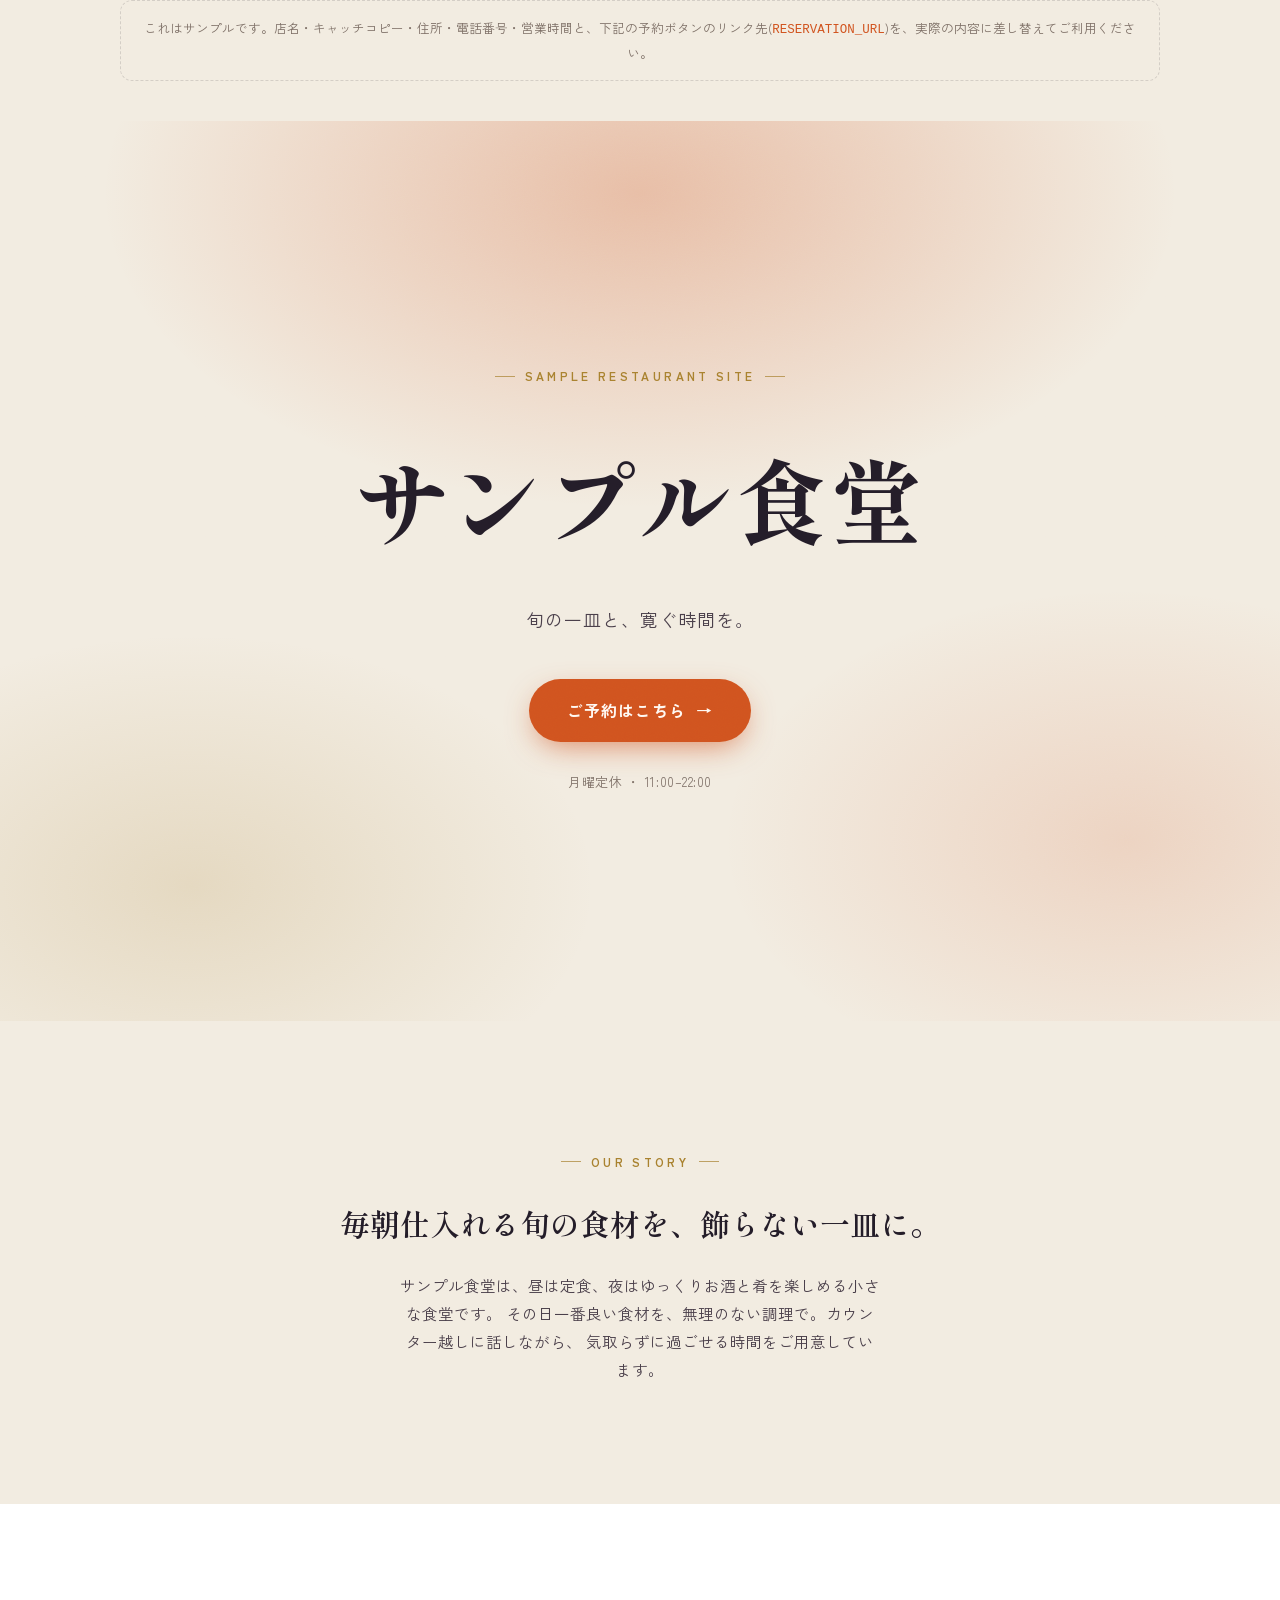
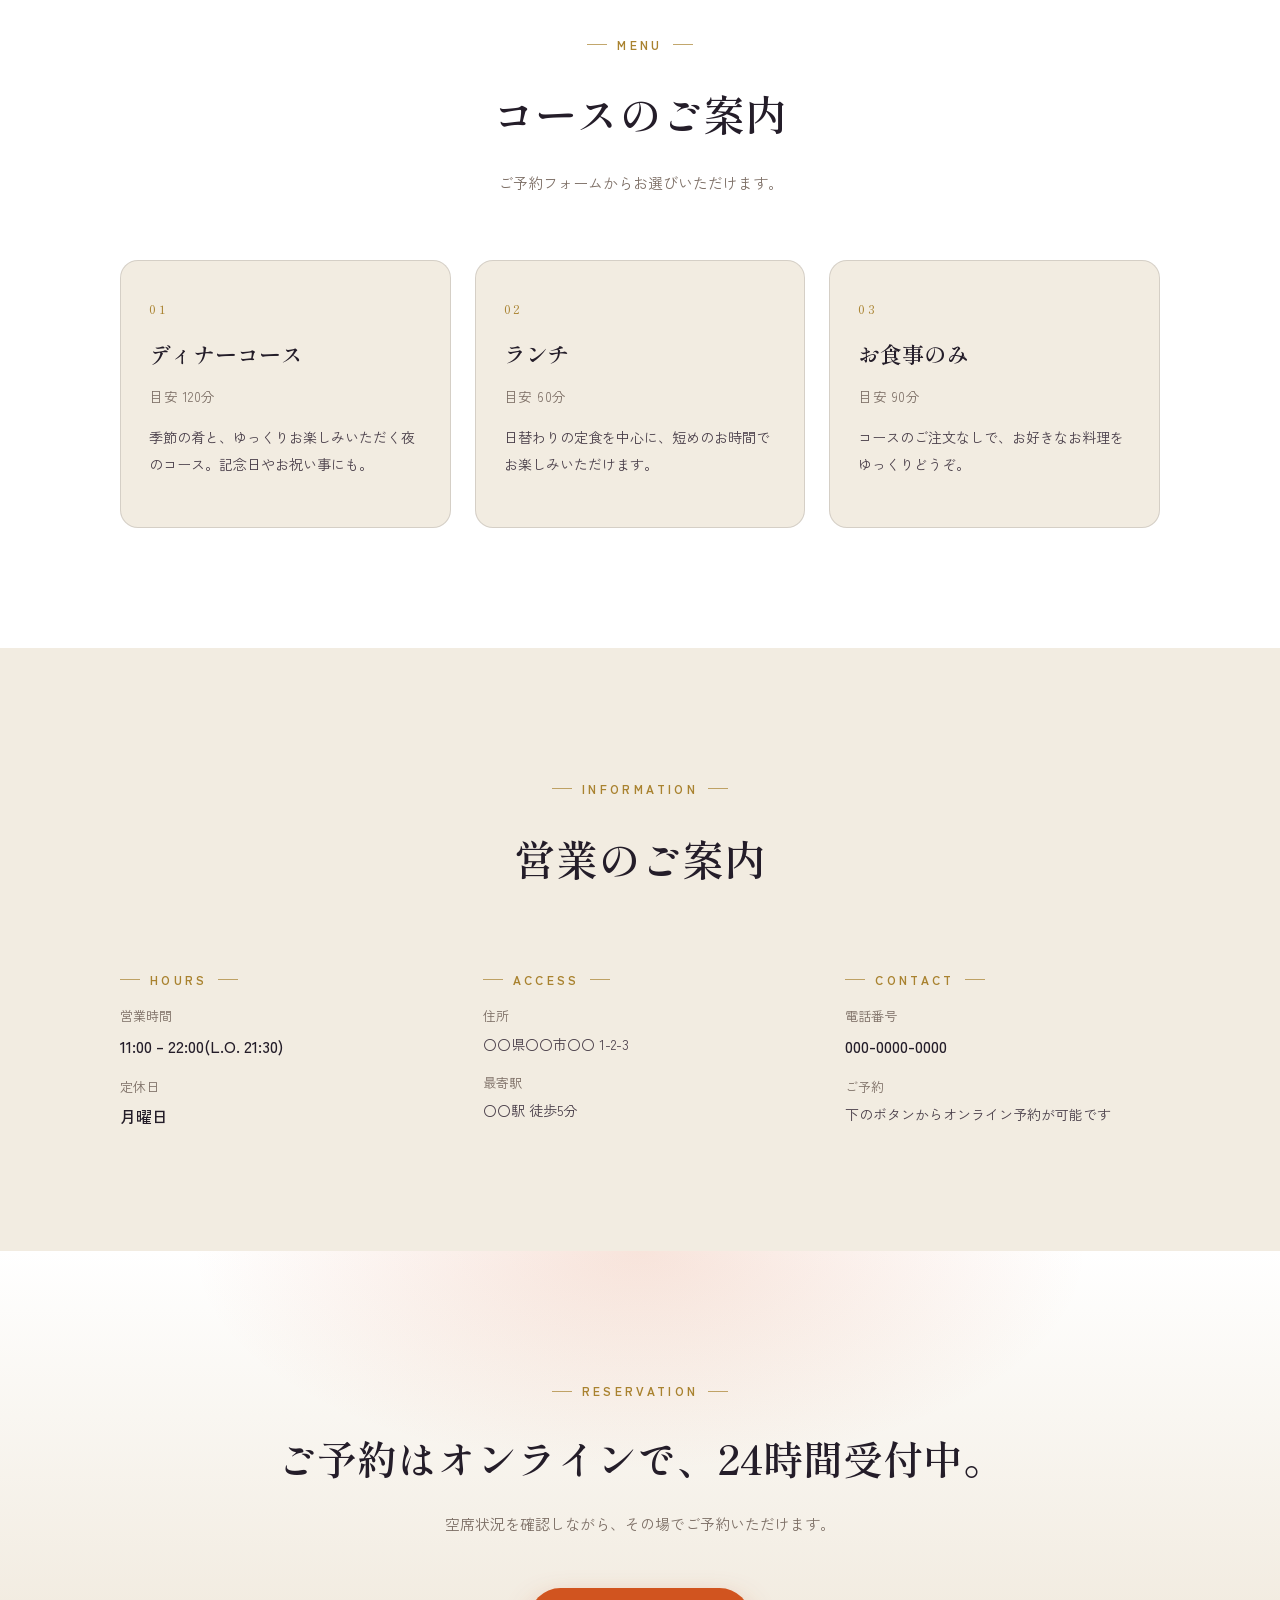
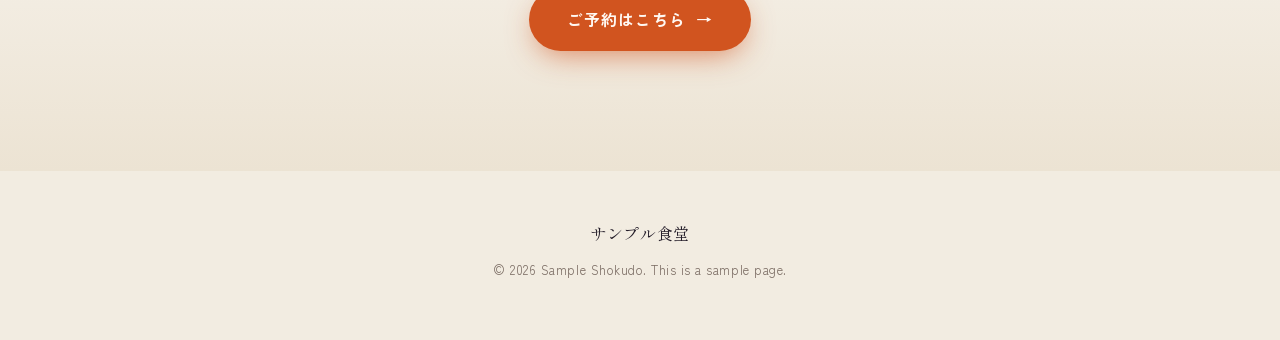
==== sample-homepage/index.html @ 54537763 "サンプルホームページを追加 予約フォームへのボタン付きの、お店のホームページ用サンプルHTML。 店名・住所・営業時間・予約フォームのURL(RESERVATION_URL)は 差し替えて利用する前提" ====
<!doctype html>
<html lang="ja">
<head>
<meta charset="utf-8">
<title>サンプル食堂</title>
<meta name="viewport" content="width=device-width, initial-scale=1">
<link rel="preconnect" href="https://fonts.googleapis.com">
<link rel="preconnect" href="https://fonts.gstatic.com" crossorigin>
<link href="https://fonts.googleapis.com/css2?family=Shippori+Mincho:wght@500;600;800&family=Zen+Kaku+Gothic+New:wght@400;500;700;900&display=swap" rel="stylesheet">
<style>
  /* ============================================================
     サンプル食堂 ホームページ
     ※このファイルはサンプルです。店名・住所・電話番号・営業時間・
       予約フォームのURL(RESERVATION_URL)を実際の内容に差し替えてください。
     ============================================================ */

  :root {
    --ground: #f2ece1;
    --surface: #ffffff;
    --surface-2: #ece3d3;
    --ink: #241d29;
    --ink-soft: #4a3f4a;
    --muted: #7d6f66;
    --ember: #d1541f;
    --ember-strong: #b8451a;
    --gold: #a9822f;
    --line: rgba(36, 29, 41, 0.14);
    --shadow: rgba(36, 29, 41, 0.12);
    --grain-opacity: 0.05;
  }

  @media (prefers-color-scheme: dark) {
    :root:not([data-theme="light"]) {
      --ground: #1b1620;
      --surface: #241d29;
      --surface-2: #2c2430;
      --ink: #f3ece2;
      --ink-soft: #d8cbc0;
      --muted: #b8a9a1;
      --ember: #e8622c;
      --ember-strong: #f37a41;
      --gold: #c9a24b;
      --line: rgba(243, 236, 226, 0.14);
      --shadow: rgba(0, 0, 0, 0.45);
      --grain-opacity: 0.07;
    }
  }
  :root[data-theme="dark"] {
    --ground: #1b1620;
    --surface: #241d29;
    --surface-2: #2c2430;
    --ink: #f3ece2;
    --ink-soft: #d8cbc0;
    --muted: #b8a9a1;
    --ember: #e8622c;
    --ember-strong: #f37a41;
    --gold: #c9a24b;
    --line: rgba(243, 236, 226, 0.14);
    --shadow: rgba(0, 0, 0, 0.45);
    --grain-opacity: 0.07;
  }

  * { box-sizing: border-box; }
  html { scroll-behavior: smooth; }
  @media (prefers-reduced-motion: reduce) {
    html { scroll-behavior: auto; }
    *, *::before, *::after { animation-duration: 0.001ms !important; animation-iteration-count: 1 !important; transition-duration: 0.001ms !important; }
  }

  body {
    margin: 0;
    background: var(--ground);
    color: var(--ink);
    font-family: "Zen Kaku Gothic New", "Hiragino Kaku Gothic ProN", sans-serif;
    line-height: 1.8;
    -webkit-font-smoothing: antialiased;
  }

  h1, h2, h3 { font-family: "Shippori Mincho", "Hiragino Mincho ProN", serif; text-wrap: balance; margin: 0; }

  .eyebrow {
    display: inline-flex;
    align-items: center;
    gap: 10px;
    font-size: 12px;
    font-weight: 700;
    letter-spacing: 0.28em;
    color: var(--gold);
  }
  .eyebrow::before, .eyebrow::after { content: ""; width: 20px; height: 1px; background: var(--gold); opacity: 0.7; }

  a { color: inherit; }

  /* ---- ヒーロー ---- */
  .hero {
    position: relative;
    min-height: 100svh;
    display: flex;
    flex-direction: column;
    align-items: center;
    justify-content: center;
    text-align: center;
    padding: 100px 24px 80px;
    overflow: hidden;
    background: var(--ground);
  }
  .hero::before {
    content: "";
    position: absolute;
    inset: 0;
    background:
      radial-gradient(ellipse 60% 50% at 50% 8%, color-mix(in srgb, var(--ember) 30%, transparent), transparent 70%),
      radial-gradient(ellipse 45% 40% at 15% 85%, color-mix(in srgb, var(--gold) 18%, transparent), transparent 70%),
      radial-gradient(ellipse 45% 40% at 88% 80%, color-mix(in srgb, var(--ember) 16%, transparent), transparent 70%);
    pointer-events: none;
  }
  .hero::after {
    content: "";
    position: absolute;
    inset: 0;
    opacity: var(--grain-opacity);
    background-image: url("data:image/svg+xml,%3Csvg xmlns='http://www.w3.org/2000/svg' width='120' height='120'%3E%3Cfilter id='n'%3E%3CfeTurbulence type='fractalNoise' baseFrequency='0.9' numOctaves='2' stitchTiles='stitch'/%3E%3C/filter%3E%3Crect width='100%25' height='100%25' filter='url(%23n)'/%3E%3C/svg%3E");
    mix-blend-mode: overlay;
    pointer-events: none;
  }
  .hero-inner { position: relative; max-width: 720px; }
  .hero .eyebrow { justify-content: center; margin-bottom: 28px; opacity: 0; animation: rise 0.9s ease-out 0.1s forwards; }
  .hero h1 {
    font-size: clamp(48px, 9vw, 92px);
    font-weight: 800;
    letter-spacing: 0.03em;
    color: var(--ink);
    opacity: 0;
    animation: rise 1s ease-out 0.25s forwards;
  }
  .hero .tagline {
    margin-top: 22px;
    font-size: clamp(15px, 2vw, 18px);
    color: var(--ink-soft);
    letter-spacing: 0.06em;
    opacity: 0;
    animation: rise 1s ease-out 0.4s forwards;
  }
  .hero .cta-row { margin-top: 44px; opacity: 0; animation: rise 1s ease-out 0.55s forwards; }
  .hero .hours-hint {
    margin-top: 28px;
    font-size: 13px;
    color: var(--muted);
    letter-spacing: 0.04em;
    opacity: 0;
    animation: rise 1s ease-out 0.7s forwards;
  }

  @keyframes rise {
    from { opacity: 0; transform: translateY(16px); }
    to { opacity: 1; transform: translateY(0); }
  }

  .btn {
    display: inline-flex;
    align-items: center;
    gap: 10px;
    padding: 17px 38px;
    border-radius: 999px;
    background: var(--ember);
    color: #fff8f2;
    font-family: "Zen Kaku Gothic New", sans-serif;
    font-weight: 700;
    font-size: 16px;
    letter-spacing: 0.06em;
    text-decoration: none;
    box-shadow: 0 10px 30px -8px color-mix(in srgb, var(--ember) 70%, transparent);
    transition: transform 0.2s ease, box-shadow 0.2s ease, background 0.2s ease;
  }
  .btn:hover { background: var(--ember-strong); transform: translateY(-2px); box-shadow: 0 14px 34px -8px color-mix(in srgb, var(--ember) 80%, transparent); }
  .btn:focus-visible { outline: 3px solid var(--gold); outline-offset: 3px; }
  .btn .arrow { transition: transform 0.2s ease; }
  .btn:hover .arrow { transform: translateX(4px); }

  .btn-ghost {
    display: inline-flex;
    align-items: center;
    gap: 8px;
    padding: 15px 30px;
    border-radius: 999px;
    border: 1px solid var(--line);
    color: var(--ink);
    font-weight: 700;
    font-size: 15px;
    letter-spacing: 0.05em;
    text-decoration: none;
    transition: border-color 0.2s ease, background 0.2s ease;
  }
  .btn-ghost:hover { border-color: var(--gold); background: color-mix(in srgb, var(--gold) 10%, transparent); }

  /* ---- 共通セクション ---- */
  section { padding: 120px 24px; }
  .wrap { max-width: 1040px; margin: 0 auto; }
  .reveal { opacity: 0; transform: translateY(28px); transition: opacity 0.8s ease, transform 0.8s ease; }
  .reveal.is-visible { opacity: 1; transform: translateY(0); }

  .divider {
    width: 44px;
    height: 2px;
    background: var(--gold);
    margin: 26px auto 0;
    border-radius: 2px;
  }
  .section-head { text-align: center; max-width: 620px; margin: 0 auto 64px; }
  .section-head h2 { font-size: clamp(30px, 4vw, 42px); font-weight: 600; }
  .section-head p { margin-top: 18px; color: var(--muted); font-size: 15px; }

  /* ---- 想い ---- */
  .story {
    display: grid;
    grid-template-columns: 1fr;
    gap: 40px;
    text-align: center;
  }
  .story-lede {
    font-family: "Shippori Mincho", serif;
    font-size: clamp(22px, 3vw, 30px);
    font-weight: 600;
    color: var(--ink);
    max-width: 640px;
    margin: 0 auto;
  }
  .story p.body-text {
    max-width: 60ch;
    margin: 22px auto 0;
    color: var(--ink-soft);
    font-size: 15.5px;
  }

  /* ---- コース ---- */
  .courses { background: var(--surface); }
  .course-grid {
    display: grid;
    grid-template-columns: repeat(auto-fit, minmax(230px, 1fr));
    gap: 24px;
  }
  .course-card {
    background: var(--ground);
    border: 1px solid var(--line);
    border-radius: 18px;
    padding: 36px 28px;
    text-align: left;
    transition: transform 0.25s ease, box-shadow 0.25s ease, border-color 0.25s ease;
  }
  .course-card:hover { transform: translateY(-6px); box-shadow: 0 20px 40px -20px var(--shadow); border-color: var(--gold); }
  .course-card .num {
    font-family: "Shippori Mincho", serif;
    font-size: 13px;
    color: var(--gold);
    letter-spacing: 0.2em;
  }
  .course-card h3 { margin-top: 14px; font-size: 22px; font-weight: 600; }
  .course-card .duration { margin-top: 10px; color: var(--muted); font-size: 13.5px; letter-spacing: 0.04em; }
  .course-card .desc { margin-top: 16px; color: var(--ink-soft); font-size: 14px; line-height: 1.9; }

  /* ---- 営業案内 ---- */
  .info-grid {
    display: grid;
    grid-template-columns: repeat(auto-fit, minmax(220px, 1fr));
    gap: 48px;
  }
  .info-item .eyebrow { margin-bottom: 14px; }
  .info-item dl { margin: 0; }
  .info-item dt { font-size: 13px; color: var(--muted); margin-top: 14px; }
  .info-item dt:first-child { margin-top: 0; }
  .info-item dd { margin: 4px 0 0; font-size: 16px; font-weight: 500; }
  .info-item dd.small { font-size: 14px; font-weight: 400; color: var(--ink-soft); }

  /* ---- 予約CTA ---- */
  .cta-section {
    background: linear-gradient(180deg, var(--surface), var(--surface-2));
    text-align: center;
    position: relative;
    overflow: hidden;
  }
  .cta-section::before {
    content: "";
    position: absolute;
    inset: 0;
    background: radial-gradient(ellipse 50% 60% at 50% 0%, color-mix(in srgb, var(--ember) 16%, transparent), transparent 70%);
    pointer-events: none;
  }
  .cta-section .wrap { position: relative; }
  .cta-section h2 { font-size: clamp(28px, 4vw, 40px); font-weight: 600; }
  .cta-section p { margin-top: 16px; color: var(--muted); font-size: 15px; }
  .cta-section .btn { margin-top: 36px; }

  footer {
    padding: 48px 24px 60px;
    text-align: center;
    color: var(--muted);
    font-size: 13px;
    letter-spacing: 0.04em;
  }
  footer .mark { font-family: "Shippori Mincho", serif; font-size: 16px; color: var(--ink); margin-bottom: 10px; }

  .note {
    max-width: 1040px;
    margin: 0 auto 40px;
    padding: 16px 20px;
    border: 1px dashed var(--line);
    border-radius: 12px;
    font-size: 12.5px;
    color: var(--muted);
    text-align: center;
  }
  .note code { color: var(--ember); }
</style>
</head>
<body>

<div class="note">
  これはサンプルです。店名・キャッチコピー・住所・電話番号・営業時間と、下記の予約ボタンのリンク先(<code>RESERVATION_URL</code>)を、実際の内容に差し替えてご利用ください。
</div>

<section class="hero">
  <div class="hero-inner">
    <div class="eyebrow">SAMPLE RESTAURANT SITE</div>
    <h1>サンプル食堂</h1>
    <p class="tagline">旬の一皿と、寛ぐ時間を。</p>
    <div class="cta-row">
      <a class="btn reserve-link" href="#" target="_blank" rel="noopener">
        ご予約はこちら <span class="arrow">→</span>
      </a>
    </div>
    <p class="hours-hint">月曜定休 ・ 11:00–22:00</p>
  </div>
</section>

<section class="story">
  <div class="wrap reveal">
    <div class="eyebrow" style="justify-content:center;">OUR STORY</div>
    <p class="story-lede" style="margin-top:24px;">
      毎朝仕入れる旬の食材を、飾らない一皿に。
    </p>
    <p class="body-text">
      サンプル食堂は、昼は定食、夜はゆっくりお酒と肴を楽しめる小さな食堂です。
      その日一番良い食材を、無理のない調理で。カウンター越しに話しながら、
      気取らずに過ごせる時間をご用意しています。
    </p>
  </div>
</section>

<section class="courses">
  <div class="wrap">
    <div class="section-head reveal">
      <div class="eyebrow" style="justify-content:center;">MENU</div>
      <h2 style="margin-top:20px;">コースのご案内</h2>
      <p>ご予約フォームからお選びいただけます。</p>
    </div>
    <div class="course-grid reveal">
      <div class="course-card">
        <div class="num">01</div>
        <h3>ディナーコース</h3>
        <div class="duration">目安 120分</div>
        <p class="desc">季節の肴と、ゆっくりお楽しみいただく夜のコース。記念日やお祝い事にも。</p>
      </div>
      <div class="course-card">
        <div class="num">02</div>
        <h3>ランチ</h3>
        <div class="duration">目安 60分</div>
        <p class="desc">日替わりの定食を中心に、短めのお時間でお楽しみいただけます。</p>
      </div>
      <div class="course-card">
        <div class="num">03</div>
        <h3>お食事のみ</h3>
        <div class="duration">目安 90分</div>
        <p class="desc">コースのご注文なしで、お好きなお料理をゆっくりどうぞ。</p>
      </div>
    </div>
  </div>
</section>

<section class="info">
  <div class="wrap">
    <div class="section-head reveal">
      <div class="eyebrow" style="justify-content:center;">INFORMATION</div>
      <h2 style="margin-top:20px;">営業のご案内</h2>
    </div>
    <div class="info-grid reveal">
      <div class="info-item">
        <div class="eyebrow">HOURS</div>
        <dl>
          <dt>営業時間</dt>
          <dd>11:00 – 22:00(L.O. 21:30)</dd>
          <dt>定休日</dt>
          <dd>月曜日</dd>
        </dl>
      </div>
      <div class="info-item">
        <div class="eyebrow">ACCESS</div>
        <dl>
          <dt>住所</dt>
          <dd class="small">〇〇県〇〇市〇〇 1-2-3</dd>
          <dt>最寄駅</dt>
          <dd class="small">〇〇駅 徒歩5分</dd>
        </dl>
      </div>
      <div class="info-item">
        <div class="eyebrow">CONTACT</div>
        <dl>
          <dt>電話番号</dt>
          <dd>000-0000-0000</dd>
          <dt>ご予約</dt>
          <dd class="small">下のボタンからオンライン予約が可能です</dd>
        </dl>
      </div>
    </div>
  </div>
</section>

<section class="cta-section">
  <div class="wrap reveal">
    <div class="eyebrow" style="justify-content:center;">RESERVATION</div>
    <h2 style="margin-top:20px;">ご予約はオンラインで、24時間受付中。</h2>
    <p>空席状況を確認しながら、その場でご予約いただけます。</p>
    <a class="btn reserve-link" href="#" target="_blank" rel="noopener">
      ご予約はこちら <span class="arrow">→</span>
    </a>
  </div>
</section>

<footer>
  <div class="mark">サンプル食堂</div>
  <div>&copy; 2026 Sample Shokudo. This is a sample page.</div>
</footer>

<script>
  // 予約フォームのURL。デプロイ後、実際のWebアプリURL(.../exec)に差し替えてください。
  var RESERVATION_URL = '#';
  document.querySelectorAll('.reserve-link').forEach(function (el) {
    el.setAttribute('href', RESERVATION_URL);
    if (RESERVATION_URL === '#') {
      el.addEventListener('click', function (e) {
        e.preventDefault();
        alert('予約フォームのURLをまだ設定していません。\nindex.html 内の RESERVATION_URL を、実際の予約フォームのURLに差し替えてください。');
      });
    }
  });

  // スクロールで各セクションをふわっと表示(reduce motion環境ではCSS側で無効化される)
  var io = new IntersectionObserver(function (entries) {
    entries.forEach(function (entry) {
      if (entry.isIntersecting) {
        entry.target.classList.add('is-visible');
        io.unobserve(entry.target);
      }
    });
  }, { threshold: 0.15 });
  document.querySelectorAll('.reveal').forEach(function (el) { io.observe(el); });
</script>

</body>
</html>
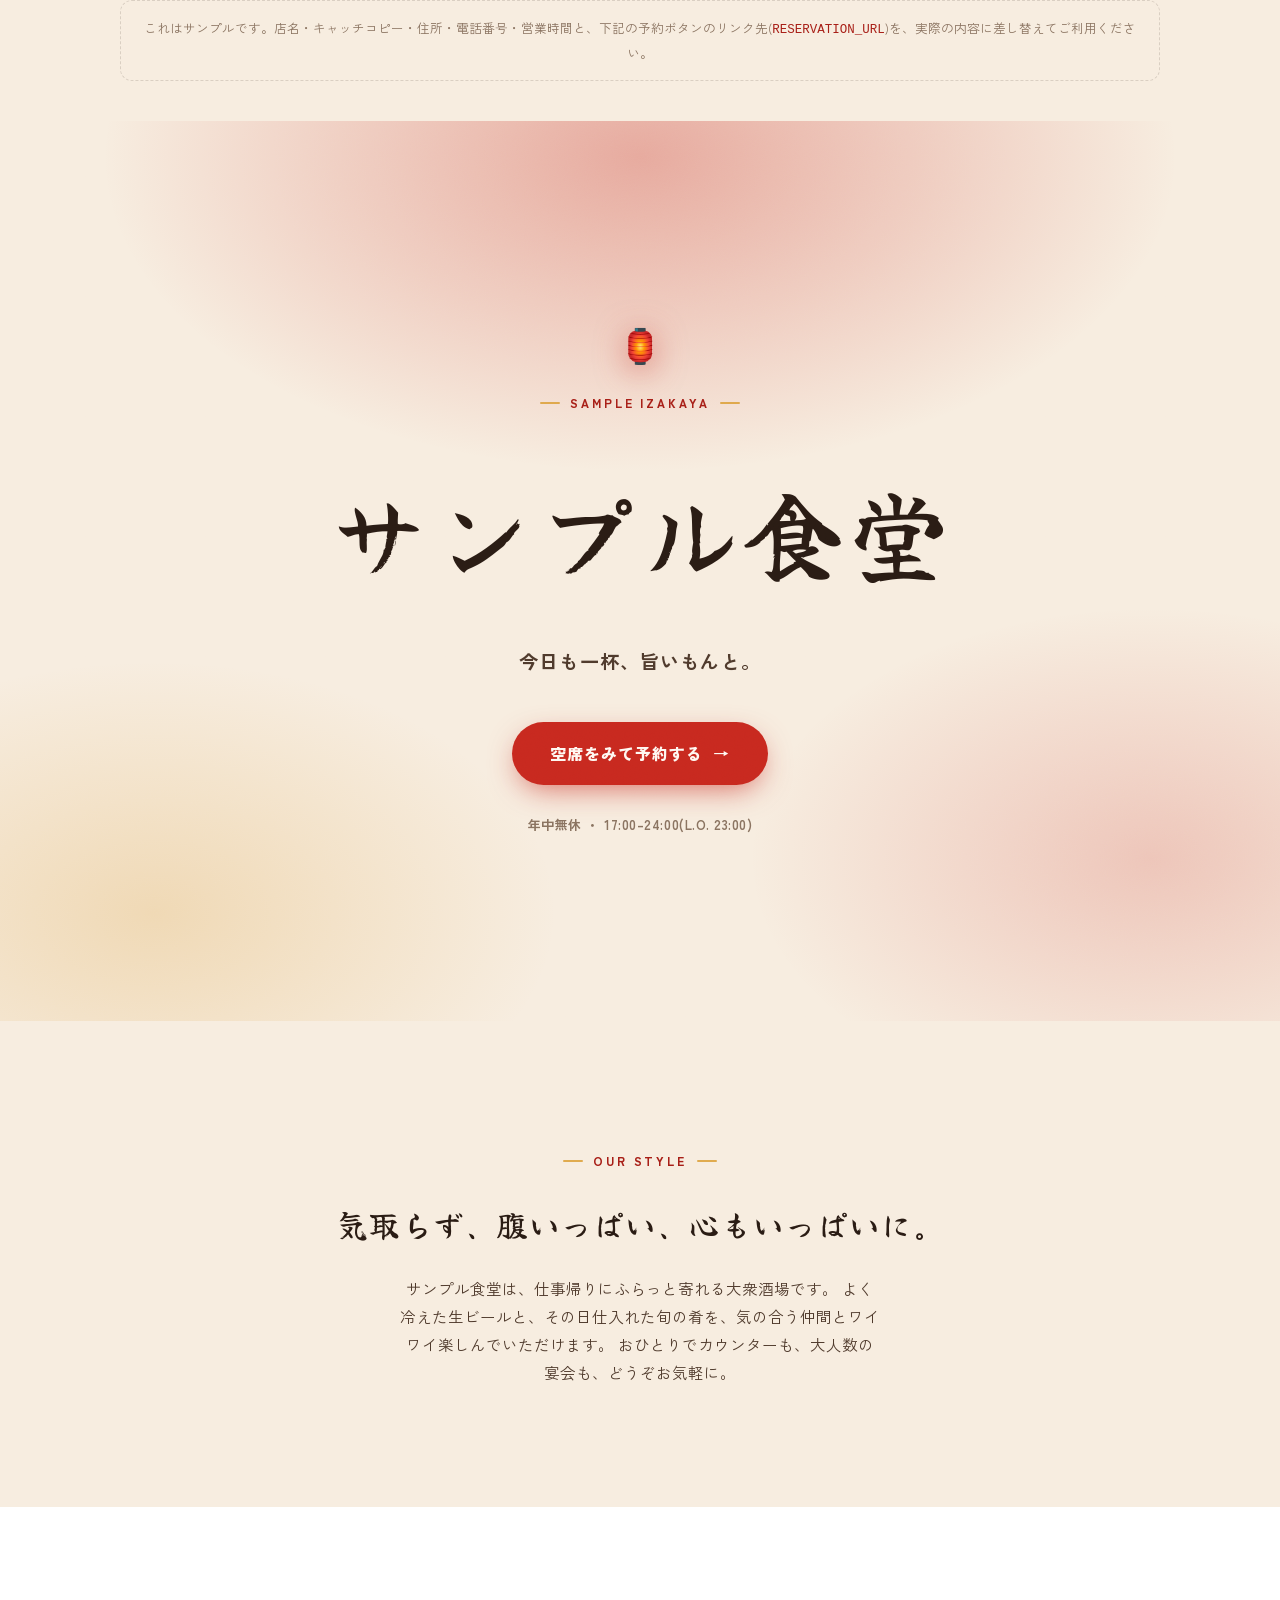
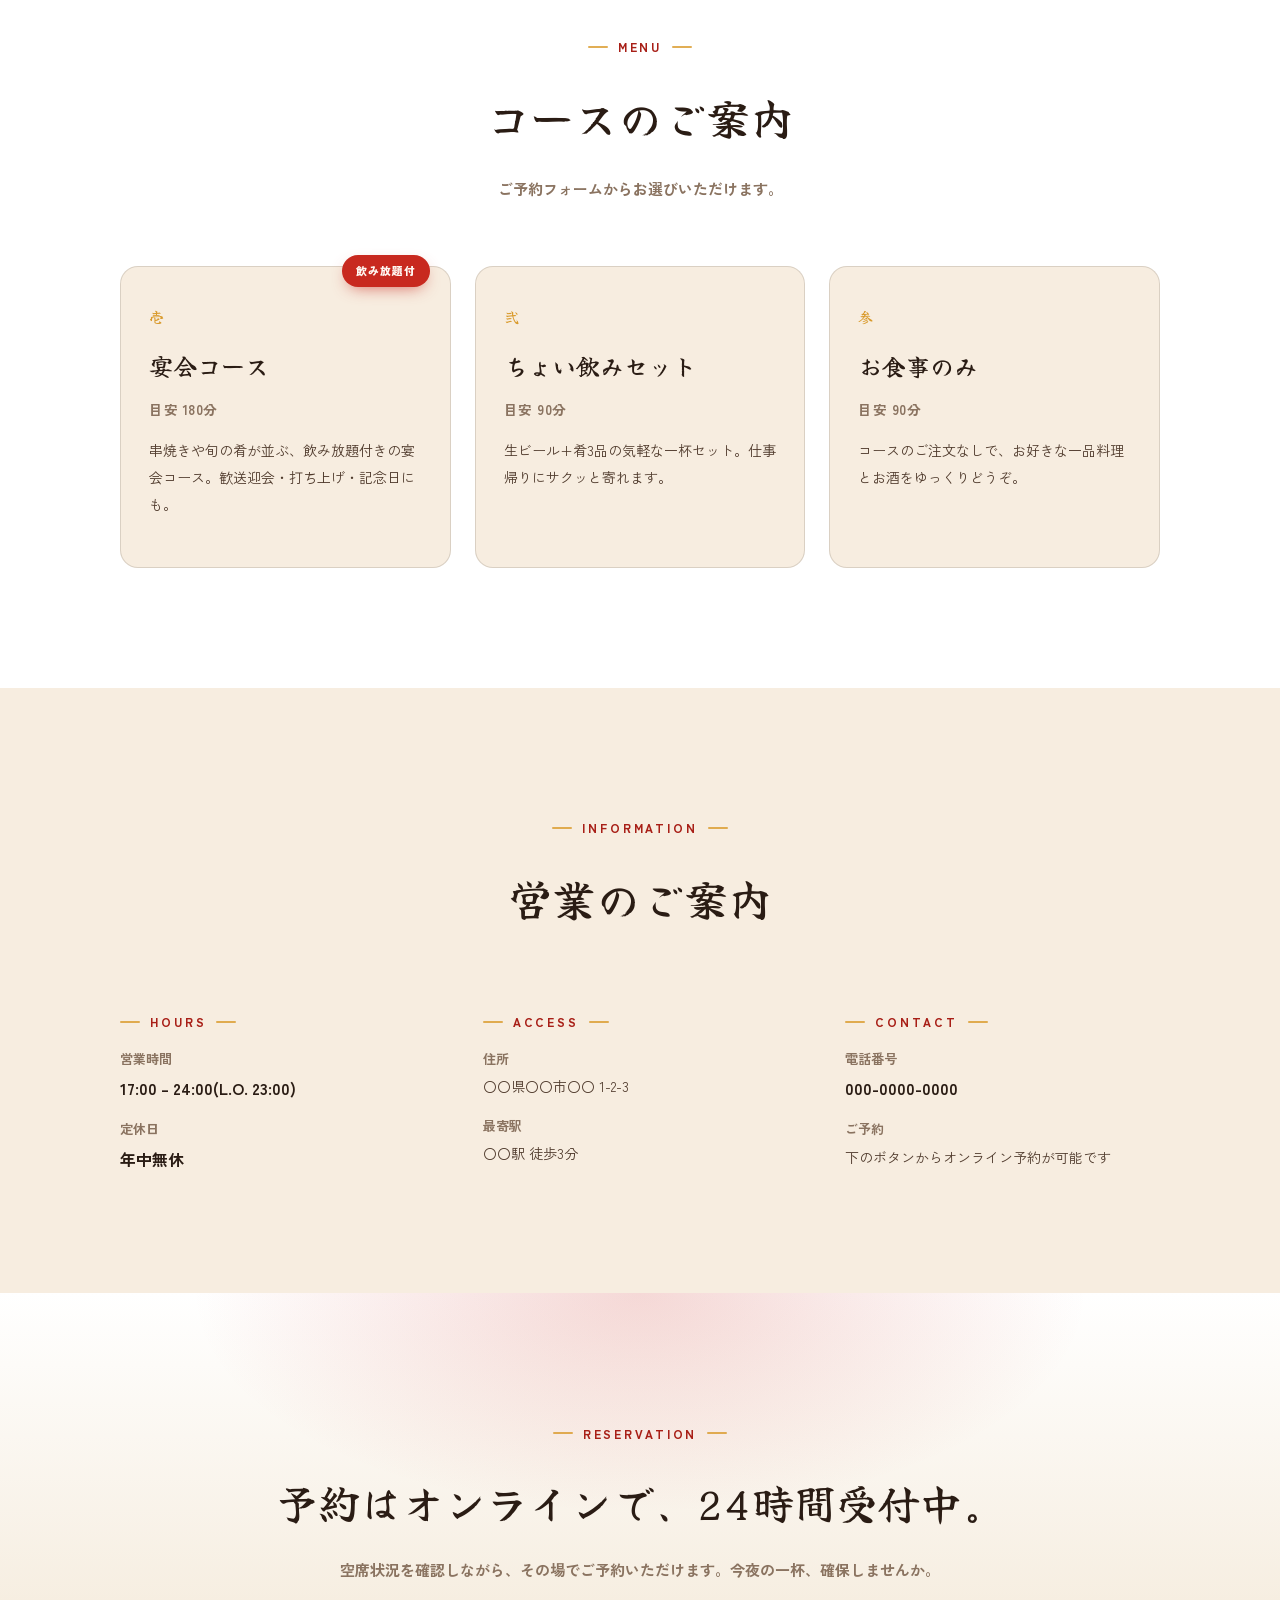
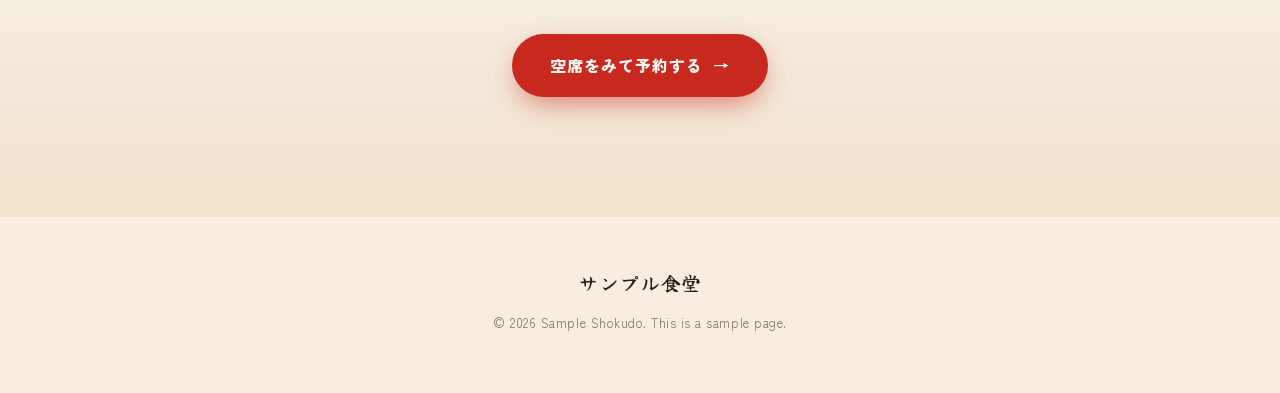
==== commit c3170672: "サンプルホームページをカジュアル居酒屋スタイルに変更 配色を割烹トーンから赤提灯×木目の酒場トーンへ、見出しフォントを 筆文字系(Yuji Syuku)に変更。コピー・コース内容・営業時間も 居酒屋向" ====
--- a/sample-homepage/index.html
+++ b/sample-homepage/index.html
@@ -6,58 +6,58 @@
 <meta name="viewport" content="width=device-width, initial-scale=1">
 <link rel="preconnect" href="https://fonts.googleapis.com">
 <link rel="preconnect" href="https://fonts.gstatic.com" crossorigin>
-<link href="https://fonts.googleapis.com/css2?family=Shippori+Mincho:wght@500;600;800&family=Zen+Kaku+Gothic+New:wght@400;500;700;900&display=swap" rel="stylesheet">
+<link href="https://fonts.googleapis.com/css2?family=Yuji+Syuku&family=Zen+Kaku+Gothic+New:wght@400;500;700;900&display=swap" rel="stylesheet">
 <style>
   /* ============================================================
-     サンプル食堂 ホームページ
+     サンプル食堂 ホームページ(カジュアル居酒屋スタイル)
      ※このファイルはサンプルです。店名・住所・電話番号・営業時間・
        予約フォームのURL(RESERVATION_URL)を実際の内容に差し替えてください。
      ============================================================ */
 
   :root {
-    --ground: #f2ece1;
+    --ground: #f7ede0;
     --surface: #ffffff;
-    --surface-2: #ece3d3;
-    --ink: #241d29;
-    --ink-soft: #4a3f4a;
-    --muted: #7d6f66;
-    --ember: #d1541f;
-    --ember-strong: #b8451a;
-    --gold: #a9822f;
-    --line: rgba(36, 29, 41, 0.14);
-    --shadow: rgba(36, 29, 41, 0.12);
+    --surface-2: #f0e2cc;
+    --ink: #2a1c14;
+    --ink-soft: #4f3a2c;
+    --muted: #8a7360;
+    --lantern: #c8291f;
+    --lantern-strong: #a81f17;
+    --gold: #d99a2b;
+    --line: rgba(42, 28, 20, 0.14);
+    --shadow: rgba(42, 28, 20, 0.16);
     --grain-opacity: 0.05;
   }
 
   @media (prefers-color-scheme: dark) {
     :root:not([data-theme="light"]) {
-      --ground: #1b1620;
-      --surface: #241d29;
-      --surface-2: #2c2430;
-      --ink: #f3ece2;
-      --ink-soft: #d8cbc0;
-      --muted: #b8a9a1;
-      --ember: #e8622c;
-      --ember-strong: #f37a41;
-      --gold: #c9a24b;
-      --line: rgba(243, 236, 226, 0.14);
-      --shadow: rgba(0, 0, 0, 0.45);
-      --grain-opacity: 0.07;
+      --ground: #1c130d;
+      --surface: #271b12;
+      --surface-2: #2f2116;
+      --ink: #f5e9da;
+      --ink-soft: #dcc4ac;
+      --muted: #b39a82;
+      --lantern: #e8432f;
+      --lantern-strong: #ff5a3c;
+      --gold: #f0b13f;
+      --line: rgba(245, 233, 218, 0.14);
+      --shadow: rgba(0, 0, 0, 0.5);
+      --grain-opacity: 0.08;
     }
   }
   :root[data-theme="dark"] {
-    --ground: #1b1620;
-    --surface: #241d29;
-    --surface-2: #2c2430;
-    --ink: #f3ece2;
-    --ink-soft: #d8cbc0;
-    --muted: #b8a9a1;
-    --ember: #e8622c;
-    --ember-strong: #f37a41;
-    --gold: #c9a24b;
-    --line: rgba(243, 236, 226, 0.14);
-    --shadow: rgba(0, 0, 0, 0.45);
-    --grain-opacity: 0.07;
+    --ground: #1c130d;
+    --surface: #271b12;
+    --surface-2: #2f2116;
+    --ink: #f5e9da;
+    --ink-soft: #dcc4ac;
+    --muted: #b39a82;
+    --lantern: #e8432f;
+    --lantern-strong: #ff5a3c;
+    --gold: #f0b13f;
+    --line: rgba(245, 233, 218, 0.14);
+    --shadow: rgba(0, 0, 0, 0.5);
+    --grain-opacity: 0.08;
   }
 
   * { box-sizing: border-box; }
@@ -76,18 +76,18 @@
     -webkit-font-smoothing: antialiased;
   }
 
-  h1, h2, h3 { font-family: "Shippori Mincho", "Hiragino Mincho ProN", serif; text-wrap: balance; margin: 0; }
+  h1, h2, h3 { font-family: "Yuji Syuku", "Hiragino Mincho ProN", serif; text-wrap: balance; margin: 0; }
 
   .eyebrow {
     display: inline-flex;
     align-items: center;
     gap: 10px;
     font-size: 12px;
-    font-weight: 700;
-    letter-spacing: 0.28em;
-    color: var(--gold);
-  }
-  .eyebrow::before, .eyebrow::after { content: ""; width: 20px; height: 1px; background: var(--gold); opacity: 0.7; }
+    font-weight: 900;
+    letter-spacing: 0.24em;
+    color: var(--lantern-strong);
+  }
+  .eyebrow::before, .eyebrow::after { content: ""; width: 20px; height: 2px; background: var(--gold); opacity: 0.8; border-radius: 2px; }
 
   a { color: inherit; }
 
@@ -109,9 +109,9 @@
     position: absolute;
     inset: 0;
     background:
-      radial-gradient(ellipse 60% 50% at 50% 8%, color-mix(in srgb, var(--ember) 30%, transparent), transparent 70%),
-      radial-gradient(ellipse 45% 40% at 15% 85%, color-mix(in srgb, var(--gold) 18%, transparent), transparent 70%),
-      radial-gradient(ellipse 45% 40% at 88% 80%, color-mix(in srgb, var(--ember) 16%, transparent), transparent 70%);
+      radial-gradient(ellipse 60% 50% at 50% 4%, color-mix(in srgb, var(--lantern) 34%, transparent), transparent 70%),
+      radial-gradient(ellipse 45% 40% at 12% 88%, color-mix(in srgb, var(--gold) 24%, transparent), transparent 70%),
+      radial-gradient(ellipse 45% 40% at 90% 82%, color-mix(in srgb, var(--lantern) 20%, transparent), transparent 70%);
     pointer-events: none;
   }
   .hero::after {
@@ -124,18 +124,26 @@
     pointer-events: none;
   }
   .hero-inner { position: relative; max-width: 720px; }
-  .hero .eyebrow { justify-content: center; margin-bottom: 28px; opacity: 0; animation: rise 0.9s ease-out 0.1s forwards; }
+  .lantern-icon {
+    font-size: 34px;
+    filter: drop-shadow(0 6px 16px color-mix(in srgb, var(--lantern) 55%, transparent));
+    opacity: 0;
+    animation: rise 0.9s ease-out 0s forwards, sway 3.2s ease-in-out 1s infinite;
+    transform-origin: 50% -10px;
+  }
+  .hero .eyebrow { justify-content: center; margin-top: 18px; margin-bottom: 28px; opacity: 0; animation: rise 0.9s ease-out 0.1s forwards; }
   .hero h1 {
-    font-size: clamp(48px, 9vw, 92px);
-    font-weight: 800;
-    letter-spacing: 0.03em;
+    font-size: clamp(52px, 10vw, 100px);
+    font-weight: 400;
+    letter-spacing: 0.04em;
     color: var(--ink);
     opacity: 0;
     animation: rise 1s ease-out 0.25s forwards;
   }
   .hero .tagline {
     margin-top: 22px;
-    font-size: clamp(15px, 2vw, 18px);
+    font-size: clamp(15px, 2vw, 19px);
+    font-weight: 700;
     color: var(--ink-soft);
     letter-spacing: 0.06em;
     opacity: 0;
@@ -145,6 +153,7 @@
   .hero .hours-hint {
     margin-top: 28px;
     font-size: 13px;
+    font-weight: 700;
     color: var(--muted);
     letter-spacing: 0.04em;
     opacity: 0;
@@ -154,6 +163,10 @@
   @keyframes rise {
     from { opacity: 0; transform: translateY(16px); }
     to { opacity: 1; transform: translateY(0); }
+  }
+  @keyframes sway {
+    0%, 100% { transform: rotate(-4deg); }
+    50% { transform: rotate(4deg); }
   }
 
   .btn {
@@ -162,17 +175,17 @@
     gap: 10px;
     padding: 17px 38px;
     border-radius: 999px;
-    background: var(--ember);
+    background: var(--lantern);
     color: #fff8f2;
     font-family: "Zen Kaku Gothic New", sans-serif;
-    font-weight: 700;
+    font-weight: 900;
     font-size: 16px;
     letter-spacing: 0.06em;
     text-decoration: none;
-    box-shadow: 0 10px 30px -8px color-mix(in srgb, var(--ember) 70%, transparent);
+    box-shadow: 0 10px 30px -8px color-mix(in srgb, var(--lantern) 70%, transparent);
     transition: transform 0.2s ease, box-shadow 0.2s ease, background 0.2s ease;
   }
-  .btn:hover { background: var(--ember-strong); transform: translateY(-2px); box-shadow: 0 14px 34px -8px color-mix(in srgb, var(--ember) 80%, transparent); }
+  .btn:hover { background: var(--lantern-strong); transform: translateY(-2px); box-shadow: 0 14px 34px -8px color-mix(in srgb, var(--lantern) 80%, transparent); }
   .btn:focus-visible { outline: 3px solid var(--gold); outline-offset: 3px; }
   .btn .arrow { transition: transform 0.2s ease; }
   .btn:hover .arrow { transform: translateX(4px); }
@@ -191,7 +204,7 @@
     text-decoration: none;
     transition: border-color 0.2s ease, background 0.2s ease;
   }
-  .btn-ghost:hover { border-color: var(--gold); background: color-mix(in srgb, var(--gold) 10%, transparent); }
+  .btn-ghost:hover { border-color: var(--gold); background: color-mix(in srgb, var(--gold) 12%, transparent); }
 
   /* ---- 共通セクション ---- */
   section { padding: 120px 24px; }
@@ -207,8 +220,8 @@
     border-radius: 2px;
   }
   .section-head { text-align: center; max-width: 620px; margin: 0 auto 64px; }
-  .section-head h2 { font-size: clamp(30px, 4vw, 42px); font-weight: 600; }
-  .section-head p { margin-top: 18px; color: var(--muted); font-size: 15px; }
+  .section-head h2 { font-size: clamp(30px, 4vw, 44px); font-weight: 400; }
+  .section-head p { margin-top: 18px; color: var(--muted); font-size: 15px; font-weight: 700; }
 
   /* ---- 想い ---- */
   .story {
@@ -218,9 +231,9 @@
     text-align: center;
   }
   .story-lede {
-    font-family: "Shippori Mincho", serif;
-    font-size: clamp(22px, 3vw, 30px);
-    font-weight: 600;
+    font-family: "Yuji Syuku", serif;
+    font-size: clamp(24px, 3.4vw, 32px);
+    font-weight: 400;
     color: var(--ink);
     max-width: 640px;
     margin: 0 auto;
@@ -240,6 +253,7 @@
     gap: 24px;
   }
   .course-card {
+    position: relative;
     background: var(--ground);
     border: 1px solid var(--line);
     border-radius: 18px;
@@ -248,14 +262,27 @@
     transition: transform 0.25s ease, box-shadow 0.25s ease, border-color 0.25s ease;
   }
   .course-card:hover { transform: translateY(-6px); box-shadow: 0 20px 40px -20px var(--shadow); border-color: var(--gold); }
+  .course-card .badge {
+    position: absolute;
+    top: -12px;
+    right: 20px;
+    background: var(--lantern);
+    color: #fff8f2;
+    font-size: 11px;
+    font-weight: 900;
+    letter-spacing: 0.08em;
+    padding: 6px 14px;
+    border-radius: 999px;
+    box-shadow: 0 6px 16px -6px color-mix(in srgb, var(--lantern) 70%, transparent);
+  }
   .course-card .num {
-    font-family: "Shippori Mincho", serif;
-    font-size: 13px;
+    font-family: "Yuji Syuku", serif;
+    font-size: 15px;
     color: var(--gold);
-    letter-spacing: 0.2em;
-  }
-  .course-card h3 { margin-top: 14px; font-size: 22px; font-weight: 600; }
-  .course-card .duration { margin-top: 10px; color: var(--muted); font-size: 13.5px; letter-spacing: 0.04em; }
+    letter-spacing: 0.15em;
+  }
+  .course-card h3 { margin-top: 14px; font-size: 24px; font-weight: 400; }
+  .course-card .duration { margin-top: 10px; color: var(--muted); font-size: 13.5px; font-weight: 700; letter-spacing: 0.04em; }
   .course-card .desc { margin-top: 16px; color: var(--ink-soft); font-size: 14px; line-height: 1.9; }
 
   /* ---- 営業案内 ---- */
@@ -266,9 +293,9 @@
   }
   .info-item .eyebrow { margin-bottom: 14px; }
   .info-item dl { margin: 0; }
-  .info-item dt { font-size: 13px; color: var(--muted); margin-top: 14px; }
+  .info-item dt { font-size: 13px; color: var(--muted); font-weight: 700; margin-top: 14px; }
   .info-item dt:first-child { margin-top: 0; }
-  .info-item dd { margin: 4px 0 0; font-size: 16px; font-weight: 500; }
+  .info-item dd { margin: 4px 0 0; font-size: 16px; font-weight: 700; }
   .info-item dd.small { font-size: 14px; font-weight: 400; color: var(--ink-soft); }
 
   /* ---- 予約CTA ---- */
@@ -282,12 +309,12 @@
     content: "";
     position: absolute;
     inset: 0;
-    background: radial-gradient(ellipse 50% 60% at 50% 0%, color-mix(in srgb, var(--ember) 16%, transparent), transparent 70%);
+    background: radial-gradient(ellipse 50% 60% at 50% 0%, color-mix(in srgb, var(--lantern) 18%, transparent), transparent 70%);
     pointer-events: none;
   }
   .cta-section .wrap { position: relative; }
-  .cta-section h2 { font-size: clamp(28px, 4vw, 40px); font-weight: 600; }
-  .cta-section p { margin-top: 16px; color: var(--muted); font-size: 15px; }
+  .cta-section h2 { font-size: clamp(28px, 4vw, 42px); font-weight: 400; }
+  .cta-section p { margin-top: 16px; color: var(--muted); font-size: 15px; font-weight: 700; }
   .cta-section .btn { margin-top: 36px; }
 
   footer {
@@ -297,7 +324,7 @@
     font-size: 13px;
     letter-spacing: 0.04em;
   }
-  footer .mark { font-family: "Shippori Mincho", serif; font-size: 16px; color: var(--ink); margin-bottom: 10px; }
+  footer .mark { font-family: "Yuji Syuku", serif; font-size: 20px; color: var(--ink); margin-bottom: 10px; }
 
   .note {
     max-width: 1040px;
@@ -309,7 +336,7 @@
     color: var(--muted);
     text-align: center;
   }
-  .note code { color: var(--ember); }
+  .note code { color: var(--lantern-strong); }
 </style>
 </head>
 <body>
@@ -320,28 +347,29 @@
 
 <section class="hero">
   <div class="hero-inner">
-    <div class="eyebrow">SAMPLE RESTAURANT SITE</div>
+    <div class="lantern-icon" aria-hidden="true">🏮</div>
+    <div class="eyebrow">SAMPLE IZAKAYA</div>
     <h1>サンプル食堂</h1>
-    <p class="tagline">旬の一皿と、寛ぐ時間を。</p>
+    <p class="tagline">今日も一杯、旨いもんと。</p>
     <div class="cta-row">
       <a class="btn reserve-link" href="#" target="_blank" rel="noopener">
-        ご予約はこちら <span class="arrow">→</span>
+        空席をみて予約する <span class="arrow">→</span>
       </a>
     </div>
-    <p class="hours-hint">月曜定休 ・ 11:00–22:00</p>
+    <p class="hours-hint">年中無休 ・ 17:00–24:00(L.O. 23:00)</p>
   </div>
 </section>
 
 <section class="story">
   <div class="wrap reveal">
-    <div class="eyebrow" style="justify-content:center;">OUR STORY</div>
+    <div class="eyebrow" style="justify-content:center;">OUR STYLE</div>
     <p class="story-lede" style="margin-top:24px;">
-      毎朝仕入れる旬の食材を、飾らない一皿に。
+      気取らず、腹いっぱい、心もいっぱいに。
     </p>
     <p class="body-text">
-      サンプル食堂は、昼は定食、夜はゆっくりお酒と肴を楽しめる小さな食堂です。
-      その日一番良い食材を、無理のない調理で。カウンター越しに話しながら、
-      気取らずに過ごせる時間をご用意しています。
+      サンプル食堂は、仕事帰りにふらっと寄れる大衆酒場です。
+      よく冷えた生ビールと、その日仕入れた旬の肴を、気の合う仲間とワイワイ楽しんでいただけます。
+      おひとりでカウンターも、大人数の宴会も、どうぞお気軽に。
     </p>
   </div>
 </section>
@@ -355,22 +383,23 @@
     </div>
     <div class="course-grid reveal">
       <div class="course-card">
-        <div class="num">01</div>
-        <h3>ディナーコース</h3>
-        <div class="duration">目安 120分</div>
-        <p class="desc">季節の肴と、ゆっくりお楽しみいただく夜のコース。記念日やお祝い事にも。</p>
+        <span class="badge">飲み放題付</span>
+        <div class="num">壱</div>
+        <h3>宴会コース</h3>
+        <div class="duration">目安 180分</div>
+        <p class="desc">串焼きや旬の肴が並ぶ、飲み放題付きの宴会コース。歓送迎会・打ち上げ・記念日にも。</p>
       </div>
       <div class="course-card">
-        <div class="num">02</div>
-        <h3>ランチ</h3>
-        <div class="duration">目安 60分</div>
-        <p class="desc">日替わりの定食を中心に、短めのお時間でお楽しみいただけます。</p>
+        <div class="num">弐</div>
+        <h3>ちょい飲みセット</h3>
+        <div class="duration">目安 90分</div>
+        <p class="desc">生ビール+肴3品の気軽な一杯セット。仕事帰りにサクッと寄れます。</p>
       </div>
       <div class="course-card">
-        <div class="num">03</div>
+        <div class="num">参</div>
         <h3>お食事のみ</h3>
         <div class="duration">目安 90分</div>
-        <p class="desc">コースのご注文なしで、お好きなお料理をゆっくりどうぞ。</p>
+        <p class="desc">コースのご注文なしで、お好きな一品料理とお酒をゆっくりどうぞ。</p>
       </div>
     </div>
   </div>
@@ -387,9 +416,9 @@
         <div class="eyebrow">HOURS</div>
         <dl>
           <dt>営業時間</dt>
-          <dd>11:00 – 22:00(L.O. 21:30)</dd>
+          <dd>17:00 – 24:00(L.O. 23:00)</dd>
           <dt>定休日</dt>
-          <dd>月曜日</dd>
+          <dd>年中無休</dd>
         </dl>
       </div>
       <div class="info-item">
@@ -398,7 +427,7 @@
           <dt>住所</dt>
           <dd class="small">〇〇県〇〇市〇〇 1-2-3</dd>
           <dt>最寄駅</dt>
-          <dd class="small">〇〇駅 徒歩5分</dd>
+          <dd class="small">〇〇駅 徒歩3分</dd>
         </dl>
       </div>
       <div class="info-item">
@@ -417,10 +446,10 @@
 <section class="cta-section">
   <div class="wrap reveal">
     <div class="eyebrow" style="justify-content:center;">RESERVATION</div>
-    <h2 style="margin-top:20px;">ご予約はオンラインで、24時間受付中。</h2>
-    <p>空席状況を確認しながら、その場でご予約いただけます。</p>
+    <h2 style="margin-top:20px;">予約はオンラインで、24時間受付中。</h2>
+    <p>空席状況を確認しながら、その場でご予約いただけます。今夜の一杯、確保しませんか。</p>
     <a class="btn reserve-link" href="#" target="_blank" rel="noopener">
-      ご予約はこちら <span class="arrow">→</span>
+      空席をみて予約する <span class="arrow">→</span>
     </a>
   </div>
 </section>
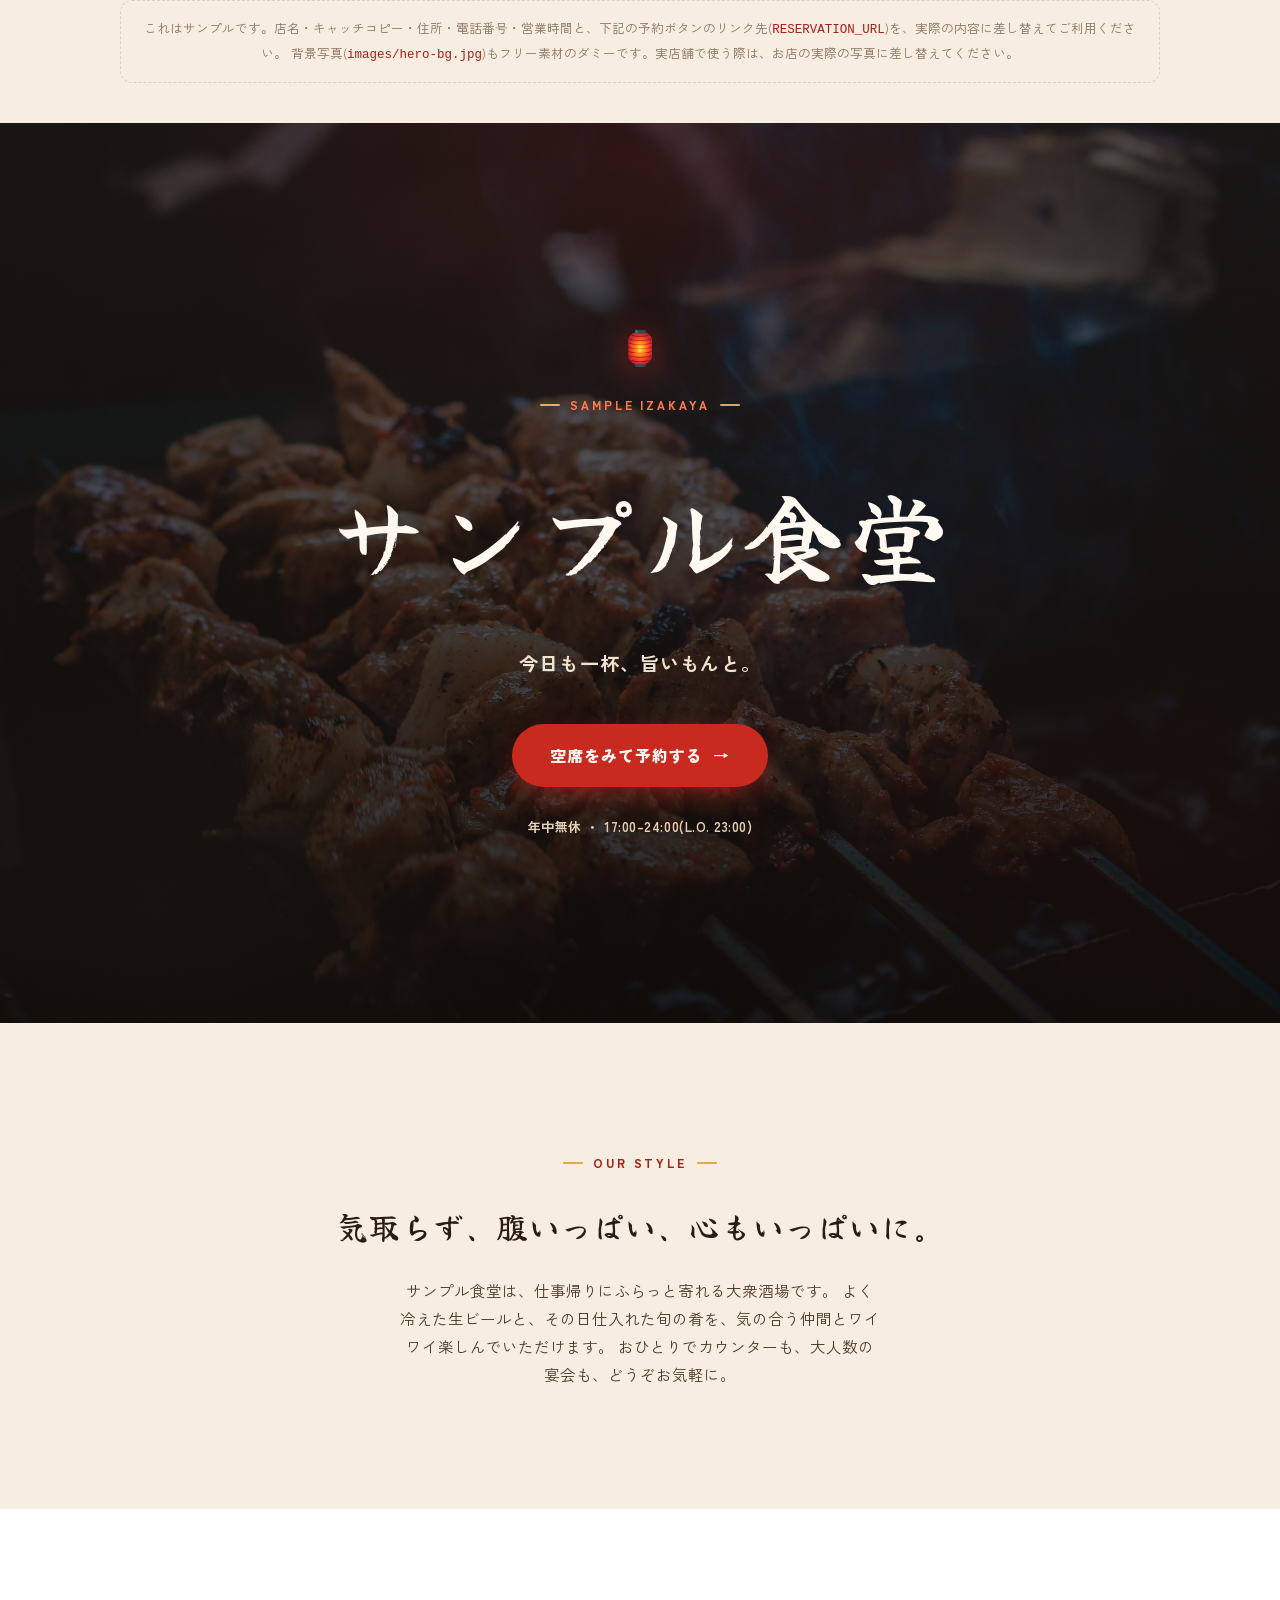
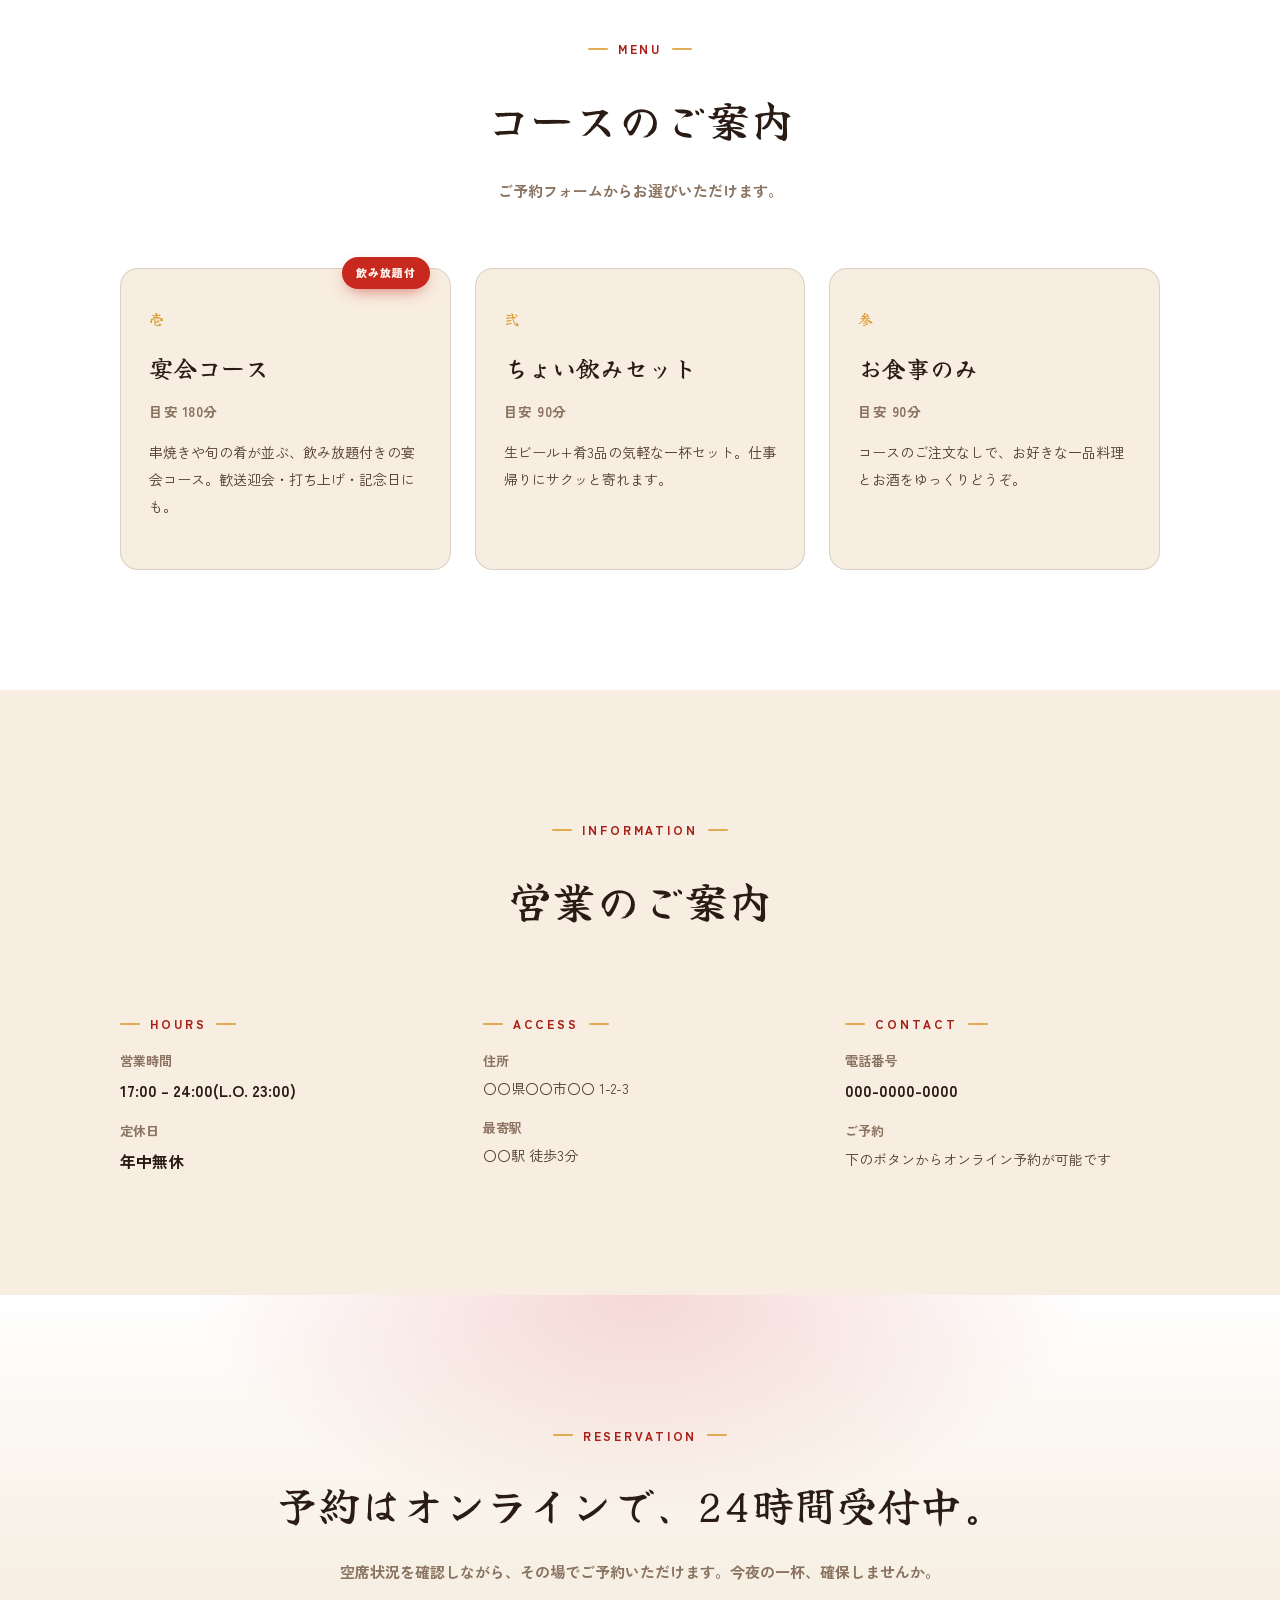
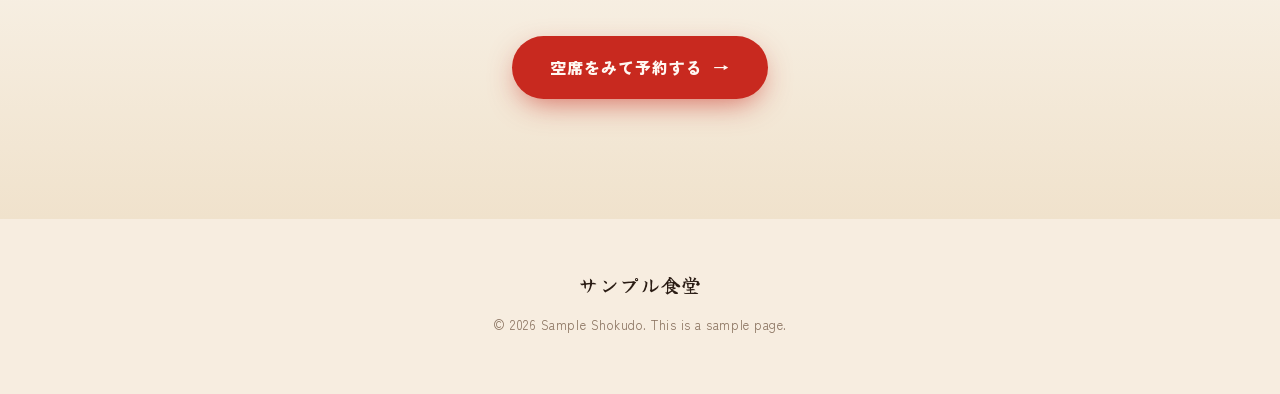
==== commit 8f3b457a: "サンプルホームページのヒーローに背景写真を追加 炭火焼き串の写真(Pexels、商用利用可・実店舗名やロゴなし)を ヒーローセクションの背景に設定。写真上でも文字が読めるよう 暗めのオーバーレイとヒー" ====
--- a/sample-homepage/index.html
+++ b/sample-homepage/index.html
@@ -102,16 +102,23 @@
     text-align: center;
     padding: 100px 24px 80px;
     overflow: hidden;
-    background: var(--ground);
+    background: #100b08 url("images/hero-bg.jpg") center 30% / cover no-repeat;
+    /* 背景写真の上でも文字が読めるよう、ヒーロー内だけ常に明るい配色に固定 */
+    --ink: #fff9f2;
+    --ink-soft: #f2e2cf;
+    --muted: #e4cfb4;
+    --gold: #ffcf7a;
+    --lantern-strong: #ff7a4d;
   }
   .hero::before {
     content: "";
     position: absolute;
     inset: 0;
     background:
-      radial-gradient(ellipse 60% 50% at 50% 4%, color-mix(in srgb, var(--lantern) 34%, transparent), transparent 70%),
-      radial-gradient(ellipse 45% 40% at 12% 88%, color-mix(in srgb, var(--gold) 24%, transparent), transparent 70%),
-      radial-gradient(ellipse 45% 40% at 90% 82%, color-mix(in srgb, var(--lantern) 20%, transparent), transparent 70%);
+      linear-gradient(180deg, rgba(12, 7, 5, 0.55), rgba(12, 7, 5, 0.72) 55%, rgba(12, 7, 5, 0.85)),
+      radial-gradient(ellipse 60% 50% at 50% 4%, color-mix(in srgb, var(--lantern) 30%, transparent), transparent 70%),
+      radial-gradient(ellipse 45% 40% at 12% 88%, color-mix(in srgb, var(--gold) 16%, transparent), transparent 70%),
+      radial-gradient(ellipse 45% 40% at 90% 82%, color-mix(in srgb, var(--lantern) 18%, transparent), transparent 70%);
     pointer-events: none;
   }
   .hero::after {
@@ -343,6 +350,7 @@
 
 <div class="note">
   これはサンプルです。店名・キャッチコピー・住所・電話番号・営業時間と、下記の予約ボタンのリンク先(<code>RESERVATION_URL</code>)を、実際の内容に差し替えてご利用ください。
+  背景写真(<code>images/hero-bg.jpg</code>)もフリー素材のダミーです。実店舗で使う際は、お店の実際の写真に差し替えてください。
 </div>
 
 <section class="hero">
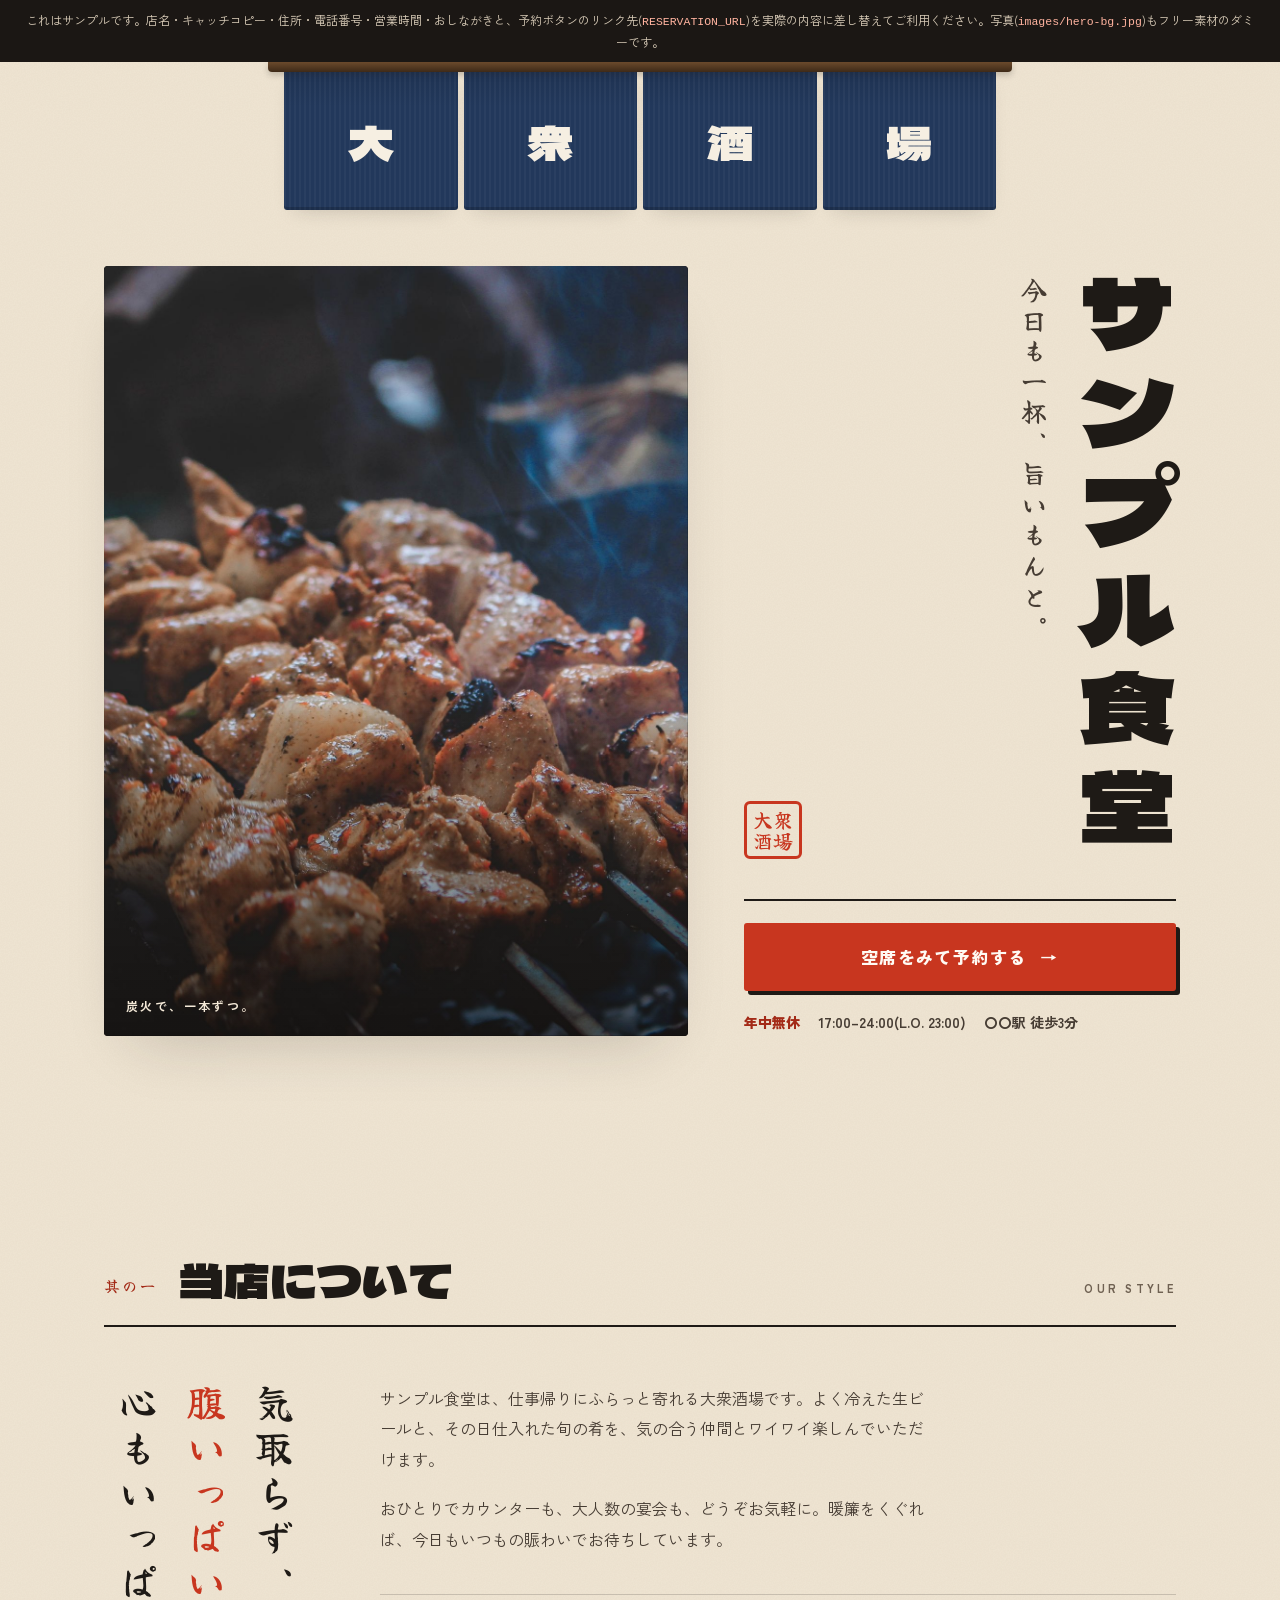
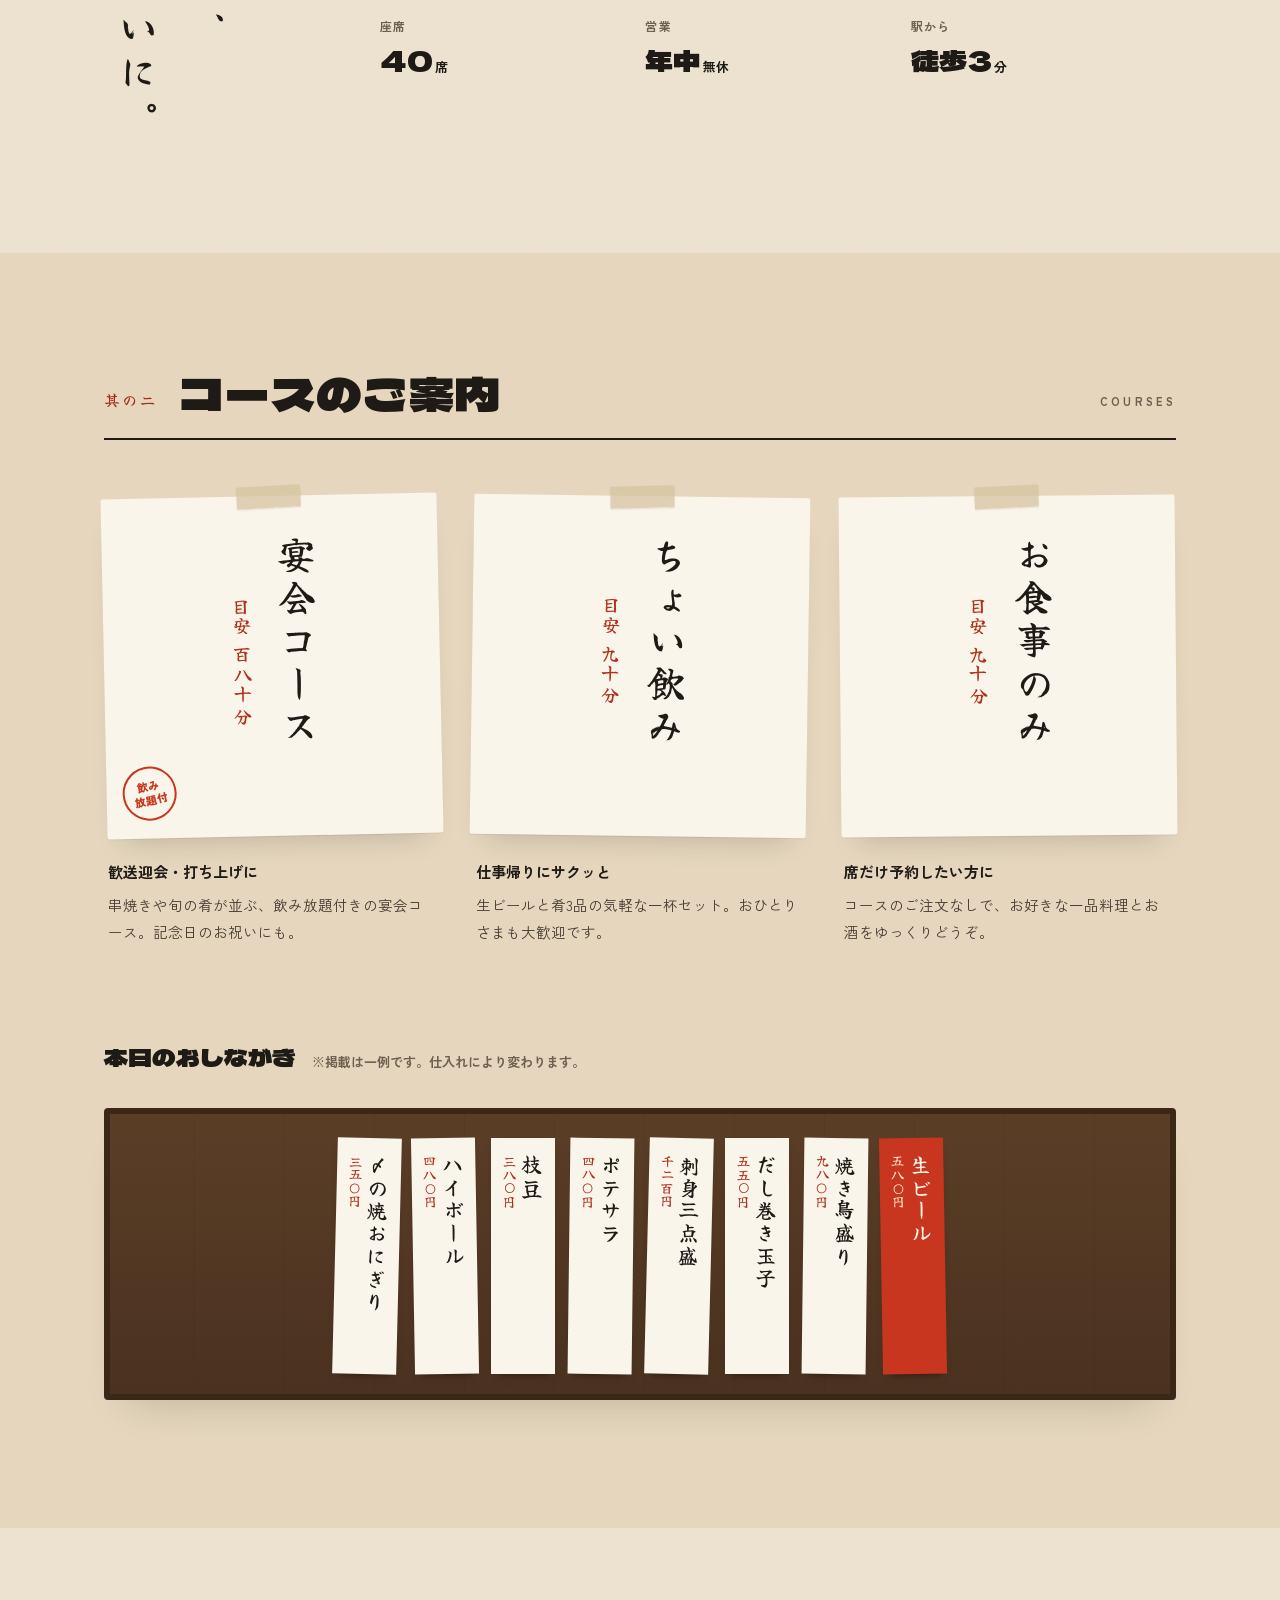
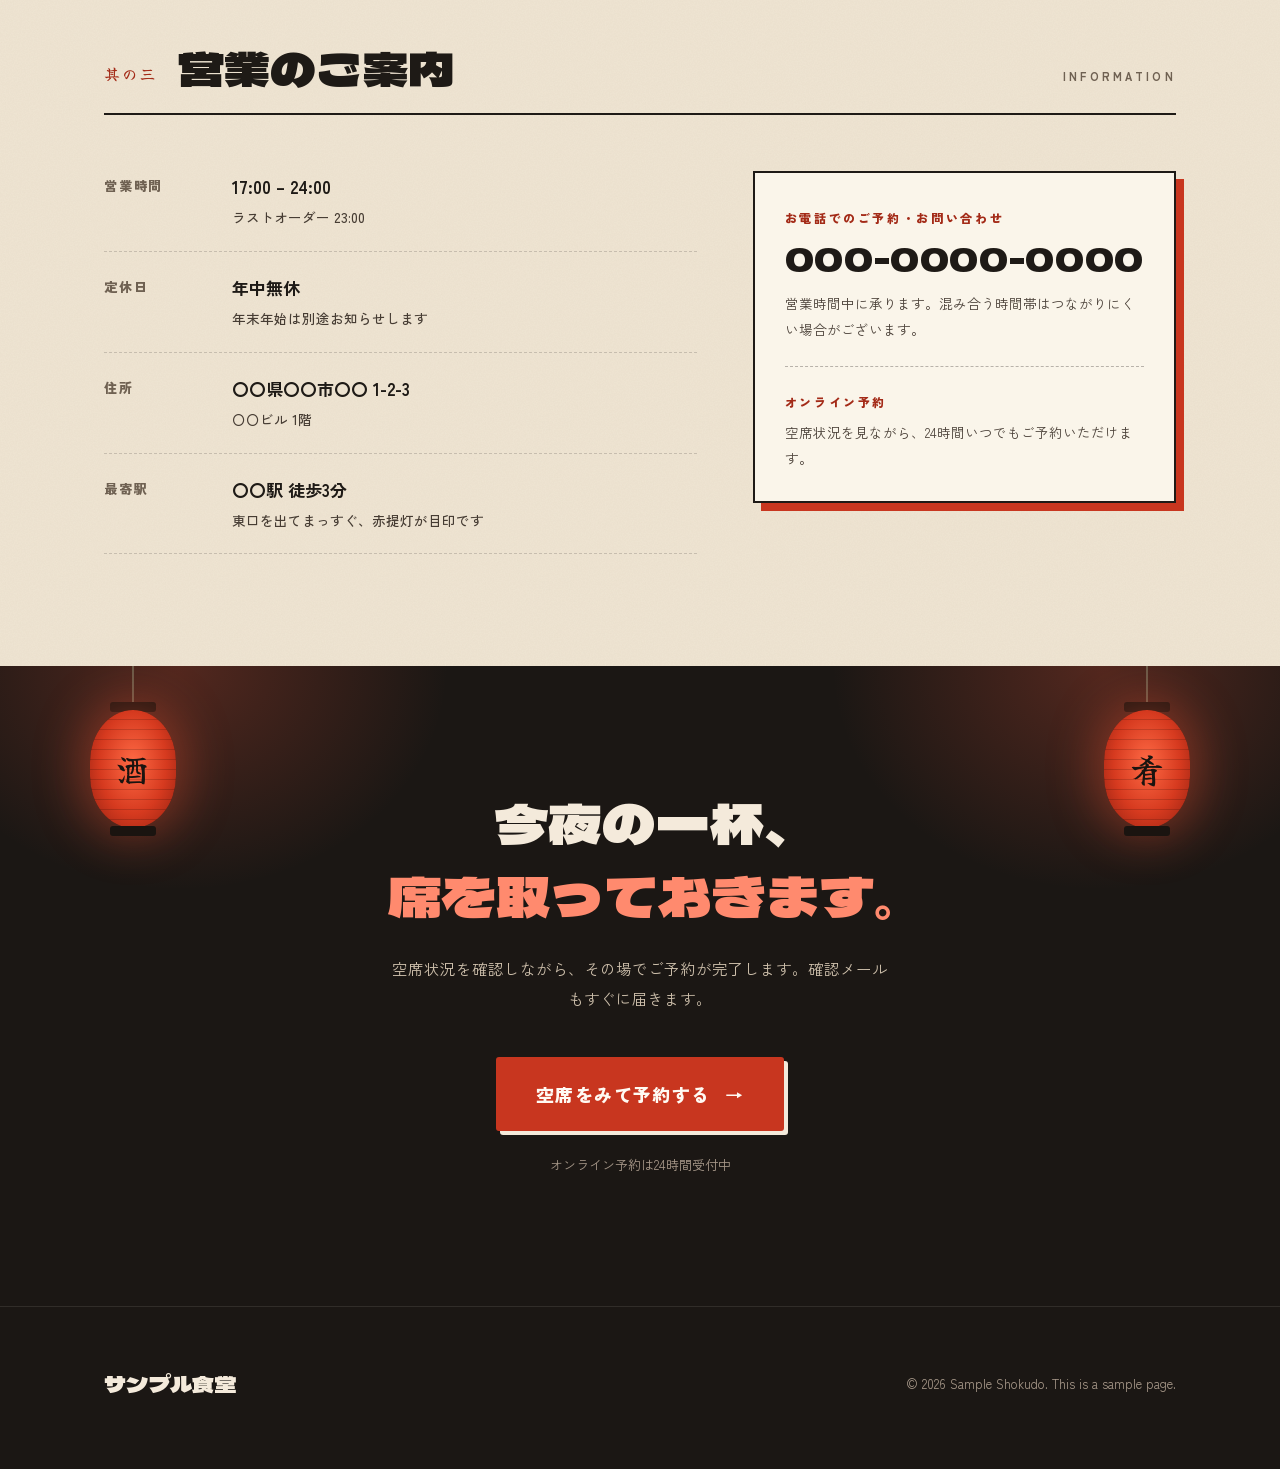
==== commit a0626316: "サンプルホームページを大衆酒場スタイルに全面刷新 のれん・縦書き店名・短冊のコース/おしながき・帳面風の営業案内・ 提灯の予約セクション・スマホ用固定予約バーを追加。  Co-Authored-By:" ====
--- a/sample-homepage/index.html
+++ b/sample-homepage/index.html
@@ -4,60 +4,65 @@
 <meta charset="utf-8">
 <title>サンプル食堂</title>
 <meta name="viewport" content="width=device-width, initial-scale=1">
+<meta name="description" content="仕事帰りにふらっと寄れる大衆酒場、サンプル食堂。炭火の串焼きと旬の肴、よく冷えた生ビールでお待ちしています。オンライン予約24時間受付中。">
 <link rel="preconnect" href="https://fonts.googleapis.com">
 <link rel="preconnect" href="https://fonts.gstatic.com" crossorigin>
-<link href="https://fonts.googleapis.com/css2?family=Yuji+Syuku&family=Zen+Kaku+Gothic+New:wght@400;500;700;900&display=swap" rel="stylesheet">
+<link href="https://fonts.googleapis.com/css2?family=Dela+Gothic+One&family=Yuji+Syuku&family=Zen+Kaku+Gothic+New:wght@400;500;700;900&display=swap" rel="stylesheet">
 <style>
   /* ============================================================
-     サンプル食堂 ホームページ(カジュアル居酒屋スタイル)
+     サンプル食堂 ホームページ(大衆酒場スタイル)
      ※このファイルはサンプルです。店名・住所・電話番号・営業時間・
-       予約フォームのURL(RESERVATION_URL)を実際の内容に差し替えてください。
+       おしながき・予約フォームのURL(RESERVATION_URL)を
+       実際の内容に差し替えてください。
      ============================================================ */
 
   :root {
-    --ground: #f7ede0;
-    --surface: #ffffff;
-    --surface-2: #f0e2cc;
-    --ink: #2a1c14;
-    --ink-soft: #4f3a2c;
-    --muted: #8a7360;
-    --lantern: #c8291f;
-    --lantern-strong: #a81f17;
-    --gold: #d99a2b;
-    --line: rgba(42, 28, 20, 0.14);
-    --shadow: rgba(42, 28, 20, 0.16);
-    --grain-opacity: 0.05;
+    --ground: #efe5d3;       /* 生成りの和紙 */
+    --surface: #e5d6bd;
+    --paper: #faf5ea;        /* 短冊の紙(ダークモードでも明るいまま) */
+    --paper-ink: #1e1a16;    /* 短冊の墨(常に濃色) */
+    --ink: #1e1a16;
+    --ink-soft: #463c33;
+    --muted: #6f6152;
+    --shu: #c8361f;          /* 朱 */
+    --shu-strong: #a32a17;
+    --ai: #22385b;           /* 藍(のれん) */
+    --night: #1b1714;        /* 夜の帳(予約セクション・フッター) */
+    --line: rgba(30, 26, 22, 0.18);
+    --shadow: rgba(30, 26, 22, 0.22);
   }
 
   @media (prefers-color-scheme: dark) {
     :root:not([data-theme="light"]) {
-      --ground: #1c130d;
-      --surface: #271b12;
-      --surface-2: #2f2116;
-      --ink: #f5e9da;
-      --ink-soft: #dcc4ac;
-      --muted: #b39a82;
-      --lantern: #e8432f;
-      --lantern-strong: #ff5a3c;
-      --gold: #f0b13f;
-      --line: rgba(245, 233, 218, 0.14);
-      --shadow: rgba(0, 0, 0, 0.5);
-      --grain-opacity: 0.08;
+      --ground: #16130f;
+      --surface: #201b16;
+      --paper: #f1e8d6;
+      --paper-ink: #1e1a16;
+      --ink: #f1e7d6;
+      --ink-soft: #d3c5b0;
+      --muted: #a89984;
+      --shu: #e4533a;
+      --shu-strong: #f06b50;
+      --ai: #2c4a78;
+      --night: #0d0b09;
+      --line: rgba(241, 231, 214, 0.16);
+      --shadow: rgba(0, 0, 0, 0.55);
     }
   }
   :root[data-theme="dark"] {
-    --ground: #1c130d;
-    --surface: #271b12;
-    --surface-2: #2f2116;
-    --ink: #f5e9da;
-    --ink-soft: #dcc4ac;
-    --muted: #b39a82;
-    --lantern: #e8432f;
-    --lantern-strong: #ff5a3c;
-    --gold: #f0b13f;
-    --line: rgba(245, 233, 218, 0.14);
-    --shadow: rgba(0, 0, 0, 0.5);
-    --grain-opacity: 0.08;
+    --ground: #16130f;
+    --surface: #201b16;
+    --paper: #f1e8d6;
+    --paper-ink: #1e1a16;
+    --ink: #f1e7d6;
+    --ink-soft: #d3c5b0;
+    --muted: #a89984;
+    --shu: #e4533a;
+    --shu-strong: #f06b50;
+    --ai: #2c4a78;
+    --night: #0d0b09;
+    --line: rgba(241, 231, 214, 0.16);
+    --shadow: rgba(0, 0, 0, 0.55);
   }
 
   * { box-sizing: border-box; }
@@ -69,407 +74,738 @@
 
   body {
     margin: 0;
-    background: var(--ground);
+    background-color: var(--ground);
+    /* 和紙の繊維感 */
+    background-image: url("data:image/svg+xml,%3Csvg xmlns='http://www.w3.org/2000/svg' width='160' height='160'%3E%3Cfilter id='n'%3E%3CfeTurbulence type='fractalNoise' baseFrequency='0.75' numOctaves='3' stitchTiles='stitch'/%3E%3CfeColorMatrix values='0 0 0 0 0.45 0 0 0 0 0.36 0 0 0 0 0.25 0 0 0 0.09 0'/%3E%3C/filter%3E%3Crect width='100%25' height='100%25' filter='url(%23n)'/%3E%3C/svg%3E");
     color: var(--ink);
     font-family: "Zen Kaku Gothic New", "Hiragino Kaku Gothic ProN", sans-serif;
-    line-height: 1.8;
+    font-size: 16px;
+    line-height: 1.9;
     -webkit-font-smoothing: antialiased;
-  }
-
-  h1, h2, h3 { font-family: "Yuji Syuku", "Hiragino Mincho ProN", serif; text-wrap: balance; margin: 0; }
-
-  .eyebrow {
+    overflow-x: hidden;
+  }
+
+  h1, h2, h3 { margin: 0; font-weight: 400; text-wrap: balance; }
+  a { color: inherit; }
+  img { display: block; max-width: 100%; }
+
+  .wrap { max-width: 1120px; margin: 0 auto; padding: 0 24px; }
+  .v { writing-mode: vertical-rl; text-orientation: mixed; }
+
+  /* ---- サンプル表記 ---- */
+  .note {
+    position: relative;
+    z-index: 2;
+    margin: 0;
+    padding: 10px 24px;
+    background: var(--night);
+    color: #d9ccb8;
+    font-size: 12px;
+    line-height: 1.7;
+    text-align: center;
+  }
+  .note code { color: #ffb39f; font-size: 11.5px; }
+
+  /* ---- のれん ---- */
+  .noren {
+    position: relative;
+    z-index: 1;
+    display: grid;
+    grid-template-columns: repeat(4, 1fr);
+    gap: 6px;
+    max-width: 760px;
+    margin: 0 auto;
+    padding: 0 24px;
+  }
+  .noren::before {
+    /* のれん竿 */
+    content: "";
+    position: absolute;
+    left: 8px; right: 8px; top: 0;
+    height: 10px;
+    background: linear-gradient(180deg, #6b4a2c, #3e2a18);
+    border-radius: 0 0 4px 4px;
+    box-shadow: 0 3px 6px var(--shadow);
+  }
+  .noren span {
+    display: grid;
+    place-items: center;
+    height: clamp(96px, 16vw, 148px);
+    padding-top: 10px;
+    background:
+      repeating-linear-gradient(90deg, rgba(255,255,255,0.035) 0 2px, transparent 2px 5px),
+      linear-gradient(180deg, color-mix(in srgb, var(--ai) 88%, #000), var(--ai) 30%, var(--ai));
+    color: #f6efe2;
+    font-family: "Dela Gothic One", sans-serif;
+    font-size: clamp(26px, 5vw, 46px);
+    line-height: 1;
+    border-radius: 0 0 3px 3px;
+    box-shadow: inset 0 -3px 0 rgba(0,0,0,0.18), 0 10px 20px -12px var(--shadow);
+    transform-origin: 50% 0;
+    animation: noren 6s ease-in-out infinite;
+  }
+  .noren span:nth-child(2) { animation-delay: -1.5s; }
+  .noren span:nth-child(3) { animation-delay: -3s; }
+  .noren span:nth-child(4) { animation-delay: -4.5s; }
+  @keyframes noren {
+    0%, 100% { transform: skewX(0deg) rotate(0deg); }
+    50% { transform: skewX(-1.2deg) rotate(0.6deg); }
+  }
+
+  /* ---- ヒーロー ---- */
+  .hero { padding: 56px 0 104px; }
+  .hero-grid {
+    display: grid;
+    grid-template-columns: minmax(0, 1.35fr) minmax(0, 1fr);
+    gap: 56px;
+    align-items: stretch;
+  }
+  .hero-photo {
+    position: relative;
+    margin: 0;
+    min-height: 520px;
+    border-radius: 4px;
+    overflow: hidden;
+    background: #100b08;
+    box-shadow: 0 30px 60px -30px var(--shadow);
+  }
+  .hero-photo img {
+    position: absolute;
+    inset: 0;
+    width: 100%;
+    height: 100%;
+    object-fit: cover;
+    object-position: 40% 60%;
+    transform: scale(1.04);
+    animation: settle 1.6s cubic-bezier(.2,.7,.2,1) forwards;
+  }
+  @keyframes settle { to { transform: scale(1); } }
+  .hero-photo::after {
+    content: "";
+    position: absolute;
+    inset: 0;
+    background: linear-gradient(0deg, rgba(10,6,4,0.55), transparent 45%);
+    pointer-events: none;
+  }
+  .hero-photo figcaption {
+    position: absolute;
+    z-index: 1;
+    left: 22px; bottom: 18px;
+    color: #f4e9d8;
+    font-size: 12px;
+    font-weight: 700;
+    letter-spacing: 0.2em;
+  }
+
+  .hero-copy {
+    display: flex;
+    flex-direction: column;
+    justify-content: space-between;
+    gap: 40px;
+  }
+  .hero-title-row {
+    display: flex;
+    flex-direction: row-reverse;
+    justify-content: flex-start;
+    align-items: flex-start;
+    gap: 22px;
+  }
+  .hero h1 {
+    font-family: "Dela Gothic One", sans-serif;
+    font-size: clamp(60px, 7.4vw, 104px);
+    line-height: 1.05;
+    letter-spacing: 0.04em;
+    color: var(--ink);
+  }
+  .hero .tagline {
+    margin: 10px 0 0;
+    font-family: "Yuji Syuku", serif;
+    font-size: clamp(20px, 2.2vw, 26px);
+    line-height: 1.6;
+    letter-spacing: 0.18em;
+    color: var(--ink-soft);
+  }
+  .hanko {
+    display: grid;
+    place-items: center;
+    flex: none;
+    width: 58px;
+    height: 58px;
+    margin-top: auto;
+    margin-right: auto;
+    border: 3px solid var(--shu);
+    border-radius: 6px;
+    color: var(--shu);
+    font-family: "Yuji Syuku", serif;
+    font-size: 20px;
+    line-height: 1.05;
+    text-align: center;
+    transform: rotate(-8deg);
+    opacity: 0.88;
+  }
+  .rise { opacity: 0; animation: rise 0.9s cubic-bezier(.2,.7,.2,1) forwards; }
+  .d1 { animation-delay: 0.15s; } .d2 { animation-delay: 0.3s; } .d3 { animation-delay: 0.45s; } .d4 { animation-delay: 0.6s; }
+  @keyframes rise { from { opacity: 0; transform: translateY(14px); } to { opacity: 1; transform: none; } }
+
+  .hero-actions { border-top: 2px solid var(--ink); padding-top: 22px; }
+  .hours-line {
+    display: flex;
+    flex-wrap: wrap;
+    gap: 6px 18px;
+    margin: 18px 0 0;
+    font-size: 14px;
+    font-weight: 700;
+    color: var(--ink-soft);
+  }
+  .hours-line b { color: var(--shu-strong); font-weight: 900; }
+
+  /* ---- ボタン ---- */
+  .btn {
     display: inline-flex;
     align-items: center;
-    gap: 10px;
-    font-size: 12px;
+    justify-content: center;
+    gap: 14px;
+    padding: 18px 30px;
+    background: var(--shu);
+    color: #fffaf3;
     font-weight: 900;
-    letter-spacing: 0.24em;
-    color: var(--lantern-strong);
-  }
-  .eyebrow::before, .eyebrow::after { content: ""; width: 20px; height: 2px; background: var(--gold); opacity: 0.8; border-radius: 2px; }
-
-  a { color: inherit; }
-
-  /* ---- ヒーロー ---- */
-  .hero {
-    position: relative;
-    min-height: 100svh;
+    font-size: 17px;
+    letter-spacing: 0.08em;
+    text-decoration: none;
+    border-radius: 3px;
+    box-shadow: 4px 4px 0 var(--ink);
+    transition: transform 0.15s ease, box-shadow 0.15s ease, background 0.15s ease;
+  }
+  .btn:hover { background: var(--shu-strong); transform: translate(-2px, -2px); box-shadow: 6px 6px 0 var(--ink); }
+  .btn:active { transform: translate(2px, 2px); box-shadow: 1px 1px 0 var(--ink); }
+  .btn:focus-visible, .tel-link:focus-visible { outline: 3px solid var(--shu); outline-offset: 4px; }
+  .btn .arrow { transition: transform 0.2s ease; }
+  .btn:hover .arrow { transform: translateX(4px); }
+  .btn-block { display: flex; width: 100%; }
+
+  /* ---- セクション見出し ---- */
+  section.block { padding: 112px 0; }
+  .sec-head {
+    display: flex;
+    align-items: flex-end;
+    gap: 20px;
+    margin-bottom: 56px;
+    padding-bottom: 18px;
+    border-bottom: 2px solid var(--ink);
+  }
+  .sec-head .no {
+    font-family: "Yuji Syuku", serif;
+    font-size: 15px;
+    color: var(--shu-strong);
+    letter-spacing: 0.2em;
+    white-space: nowrap;
+    padding-bottom: 6px;
+  }
+  .sec-head h2 {
+    font-family: "Dela Gothic One", sans-serif;
+    font-size: clamp(30px, 4.2vw, 46px);
+    line-height: 1.2;
+  }
+  .sec-head .en {
+    margin-left: auto;
+    font-size: 11px;
+    font-weight: 900;
+    letter-spacing: 0.3em;
+    color: var(--muted);
+    padding-bottom: 8px;
+    white-space: nowrap;
+  }
+
+  .reveal { opacity: 0; transform: translateY(24px); transition: opacity 0.8s ease, transform 0.8s cubic-bezier(.2,.7,.2,1); }
+  .reveal.is-visible { opacity: 1; transform: none; }
+
+  /* ---- 想い ---- */
+  .story-grid {
+    display: grid;
+    grid-template-columns: auto minmax(0, 1fr);
+    gap: 72px;
+    align-items: start;
+  }
+  .story-lede {
+    margin: 0;
+    font-family: "Yuji Syuku", serif;
+    font-size: clamp(30px, 3.6vw, 40px);
+    line-height: 1.7;
+    letter-spacing: 0.12em;
+    max-height: 13em;
+  }
+  .story-lede em { font-style: normal; color: var(--shu); }
+  .story-body p { margin: 0 0 1.2em; max-width: 34em; color: var(--ink-soft); font-size: 16px; }
+  .story-facts {
+    display: grid;
+    grid-template-columns: repeat(3, minmax(0, 1fr));
+    margin: 40px 0 0;
+    border-top: 1px solid var(--line);
+  }
+  .story-facts div { padding: 20px 16px 0 0; }
+  .story-facts dt { font-size: 12px; font-weight: 700; color: var(--muted); letter-spacing: 0.1em; }
+  .story-facts dd { margin: 4px 0 0; font-family: "Dela Gothic One", sans-serif; font-size: clamp(20px, 2.4vw, 28px); line-height: 1.3; }
+  .story-facts dd small { font-family: "Zen Kaku Gothic New", sans-serif; font-size: 13px; font-weight: 700; margin-left: 2px; }
+
+  /* ---- コース(短冊) ---- */
+  .courses { background: var(--surface); }
+  .course-grid {
+    display: grid;
+    grid-template-columns: repeat(3, minmax(0, 1fr));
+    gap: 32px;
+  }
+  .course {
     display: flex;
     flex-direction: column;
-    align-items: center;
+  }
+  .tanzaku {
+    position: relative;
+    display: flex;
+    flex-direction: row-reverse;
     justify-content: center;
+    gap: 18px;
+    min-height: 340px;
+    padding: 40px 20px 32px;
+    background: var(--paper);
+    color: var(--paper-ink);
+    border-radius: 2px;
+    box-shadow: 0 1px 0 rgba(0,0,0,0.06), 0 18px 30px -18px var(--shadow);
+    transform: rotate(var(--tilt, 0deg));
+    transition: transform 0.3s ease, box-shadow 0.3s ease;
+  }
+  .tanzaku::before {
+    /* 留めテープ */
+    content: "";
+    position: absolute;
+    top: -10px; left: 50%;
+    width: 64px; height: 22px;
+    transform: translateX(-50%) rotate(-2deg);
+    background: rgba(214, 196, 160, 0.75);
+    box-shadow: 0 1px 2px rgba(0,0,0,0.08);
+  }
+  .course:hover .tanzaku { transform: rotate(0deg) translateY(-4px); box-shadow: 0 1px 0 rgba(0,0,0,0.06), 0 26px 40px -20px var(--shadow); }
+  .course:nth-child(1) { --tilt: -1.2deg; }
+  .course:nth-child(2) { --tilt: 0.8deg; }
+  .course:nth-child(3) { --tilt: -0.5deg; }
+  .tanzaku h3 {
+    font-family: "Yuji Syuku", serif;
+    font-size: 38px;
+    line-height: 1.1;
+    letter-spacing: 0.12em;
+  }
+  .tanzaku .dur {
+    margin: 0;
+    padding-top: 60px;
+    font-family: "Yuji Syuku", serif;
+    font-size: 18px;
+    letter-spacing: 0.14em;
+    color: #b0301b;
+  }
+  .tanzaku .stamp {
+    position: absolute;
+    left: 16px; bottom: 18px;
+    display: grid;
+    place-items: center;
+    width: 54px; height: 54px;
+    border-radius: 50%;
+    border: 2px solid #c8361f;
+    color: #c8361f;
+    font-size: 11px;
+    font-weight: 900;
+    line-height: 1.25;
     text-align: center;
-    padding: 100px 24px 80px;
+    transform: rotate(-12deg);
+  }
+  .course .desc { margin: 22px 4px 0; color: var(--ink-soft); font-size: 14.5px; line-height: 1.9; }
+  .course .desc strong { display: block; color: var(--ink); font-size: 15px; margin-bottom: 4px; }
+
+  /* ---- おしながき(壁の短冊) ---- */
+  .wall-head {
+    display: flex;
+    align-items: baseline;
+    flex-wrap: wrap;
+    gap: 8px 16px;
+    margin: 88px 0 28px;
+  }
+  .wall-head h3 { font-family: "Dela Gothic One", sans-serif; font-size: 24px; }
+  .wall-head p { margin: 0; font-size: 13px; color: var(--muted); font-weight: 700; }
+  .wall {
+    display: flex;
+    flex-direction: row-reverse;
+    flex-wrap: wrap;
+    justify-content: center;
+    gap: 14px;
+    padding: 30px 20px 26px;
+    background:
+      repeating-linear-gradient(90deg, rgba(0,0,0,0.05) 0 1px, transparent 1px 90px),
+      linear-gradient(180deg, #5b3e26, #4a3220);
+    border-radius: 4px;
+    box-shadow: inset 0 0 0 6px #3a2716, 0 24px 40px -26px var(--shadow);
+  }
+  .wall li {
+    list-style: none;
+    display: flex;
+    flex-direction: row-reverse;
+    align-items: flex-start;
+    gap: 2px;
+    width: 64px;
+    min-height: 236px;
+    padding: 16px 0 12px;
+    justify-content: center;
+    background: var(--paper);
+    color: var(--paper-ink);
+    font-family: "Yuji Syuku", serif;
+    box-shadow: 0 6px 10px -6px rgba(0,0,0,0.5);
+    transform: rotate(var(--t, 0deg));
+  }
+  .wall li:nth-child(3n+1) { --t: -1deg; }
+  .wall li:nth-child(3n+2) { --t: 0.7deg; }
+  .wall li:nth-child(4n) { --t: 1.4deg; }
+  .wall .item { font-size: 21px; letter-spacing: 0.08em; line-height: 1.2; }
+  .wall .price { font-size: 13px; color: #b0301b; letter-spacing: 0.05em; margin-top: auto; align-self: flex-end; line-height: 1.2; }
+  .wall li.hot { background: #c8361f; color: #fff8ef; }
+  .wall li.hot .price { color: #ffe3c8; }
+
+  /* ---- 営業案内 ---- */
+  .info-grid {
+    display: grid;
+    grid-template-columns: minmax(0, 1.4fr) minmax(0, 1fr);
+    gap: 56px;
+    align-items: start;
+  }
+  .ledger { margin: 0; }
+  .ledger div {
+    display: grid;
+    grid-template-columns: 7em minmax(0, 1fr);
+    gap: 16px;
+    padding: 20px 0;
+    border-bottom: 1px dashed var(--line);
+  }
+  .ledger div:first-child { padding-top: 0; }
+  .ledger dt { font-size: 13px; font-weight: 900; color: var(--muted); letter-spacing: 0.14em; padding-top: 3px; }
+  .ledger dd { margin: 0; font-size: 17px; font-weight: 700; }
+  .ledger dd small { display: block; font-size: 13.5px; font-weight: 500; color: var(--ink-soft); margin-top: 2px; }
+
+  .call-card {
+    position: relative;
+    padding: 34px 30px 30px;
+    background: var(--paper);
+    color: var(--paper-ink);
+    border: 2px solid var(--paper-ink);
+    box-shadow: 8px 8px 0 var(--shu);
+  }
+  .call-card .label { font-size: 12px; font-weight: 900; letter-spacing: 0.22em; color: #a32a17; }
+  .call-card .tel-link {
+    display: block;
+    margin-top: 8px;
+    font-family: "Dela Gothic One", sans-serif;
+    font-size: clamp(26px, 2.6vw, 32px);
+    line-height: 1.3;
+    letter-spacing: 0.02em;
+    white-space: nowrap;
+    text-decoration: none;
+    color: var(--paper-ink);
+  }
+  .call-card .tel-link:hover { color: #a32a17; }
+  .call-card p { margin: 12px 0 0; font-size: 13.5px; color: #4a4038; }
+  .call-card hr { border: 0; border-top: 1px dashed rgba(30,26,22,0.3); margin: 24px 0; }
+
+  /* ---- 予約CTA ---- */
+  .cta {
+    position: relative;
     overflow: hidden;
-    background: #100b08 url("images/hero-bg.jpg") center 30% / cover no-repeat;
-    /* 背景写真の上でも文字が読めるよう、ヒーロー内だけ常に明るい配色に固定 */
-    --ink: #fff9f2;
-    --ink-soft: #f2e2cf;
-    --muted: #e4cfb4;
-    --gold: #ffcf7a;
-    --lantern-strong: #ff7a4d;
-  }
-  .hero::before {
+    padding: 120px 0 128px;
+    background: var(--night);
+    color: #f4eadb;
+    text-align: center;
+  }
+  .cta::before {
     content: "";
     position: absolute;
     inset: 0;
     background:
-      linear-gradient(180deg, rgba(12, 7, 5, 0.55), rgba(12, 7, 5, 0.72) 55%, rgba(12, 7, 5, 0.85)),
-      radial-gradient(ellipse 60% 50% at 50% 4%, color-mix(in srgb, var(--lantern) 30%, transparent), transparent 70%),
-      radial-gradient(ellipse 45% 40% at 12% 88%, color-mix(in srgb, var(--gold) 16%, transparent), transparent 70%),
-      radial-gradient(ellipse 45% 40% at 90% 82%, color-mix(in srgb, var(--lantern) 18%, transparent), transparent 70%);
+      radial-gradient(ellipse 30% 50% at 14% 0%, rgba(228, 83, 58, 0.28), transparent 70%),
+      radial-gradient(ellipse 30% 50% at 86% 0%, rgba(228, 83, 58, 0.28), transparent 70%);
     pointer-events: none;
   }
-  .hero::after {
-    content: "";
+  .cta .wrap { position: relative; }
+  .cta h2 {
+    font-family: "Dela Gothic One", sans-serif;
+    font-size: clamp(30px, 4.8vw, 54px);
+    line-height: 1.35;
+  }
+  .cta h2 em { font-style: normal; color: #ff8a6e; }
+  .cta p { margin: 22px auto 0; max-width: 32em; color: #cdbfab; font-size: 15.5px; }
+  .cta .btn { margin-top: 44px; box-shadow: 4px 4px 0 #f4eadb; padding: 20px 40px; font-size: 18px; }
+  .cta .btn:hover { box-shadow: 6px 6px 0 #f4eadb; }
+  .cta .btn:active { box-shadow: 1px 1px 0 #f4eadb; }
+  .cta .sub { margin-top: 22px; font-size: 13px; color: #a8998a; }
+
+  /* 提灯 */
+  .chochin {
     position: absolute;
-    inset: 0;
-    opacity: var(--grain-opacity);
-    background-image: url("data:image/svg+xml,%3Csvg xmlns='http://www.w3.org/2000/svg' width='120' height='120'%3E%3Cfilter id='n'%3E%3CfeTurbulence type='fractalNoise' baseFrequency='0.9' numOctaves='2' stitchTiles='stitch'/%3E%3C/filter%3E%3Crect width='100%25' height='100%25' filter='url(%23n)'/%3E%3C/svg%3E");
-    mix-blend-mode: overlay;
-    pointer-events: none;
-  }
-  .hero-inner { position: relative; max-width: 720px; }
-  .lantern-icon {
+    top: 0;
+    width: 86px;
+    transform-origin: 50% 0;
+    animation: sway 4.2s ease-in-out infinite;
+  }
+  .chochin.left { left: 7%; }
+  .chochin.right { right: 7%; animation-delay: -2.1s; }
+  .chochin .cord { display: block; width: 2px; height: 36px; margin: 0 auto; background: #6b5a48; }
+  .chochin .cap { display: block; width: 46px; height: 10px; margin: 0 auto; background: #1a1410; border-radius: 3px; }
+  .chochin .body {
+    display: grid;
+    place-items: center;
+    height: 118px;
+    margin: -2px 0;
+    border-radius: 50% / 44%;
+    background:
+      repeating-linear-gradient(180deg, transparent 0 9px, rgba(0,0,0,0.16) 9px 10px),
+      radial-gradient(ellipse at 50% 45%, #ff6a45, #d63a1f 55%, #8f1f10);
+    box-shadow: 0 0 46px 10px rgba(255, 90, 55, 0.35);
+    color: #1a1410;
+    font-family: "Yuji Syuku", serif;
     font-size: 34px;
-    filter: drop-shadow(0 6px 16px color-mix(in srgb, var(--lantern) 55%, transparent));
-    opacity: 0;
-    animation: rise 0.9s ease-out 0s forwards, sway 3.2s ease-in-out 1s infinite;
-    transform-origin: 50% -10px;
-  }
-  .hero .eyebrow { justify-content: center; margin-top: 18px; margin-bottom: 28px; opacity: 0; animation: rise 0.9s ease-out 0.1s forwards; }
-  .hero h1 {
-    font-size: clamp(52px, 10vw, 100px);
-    font-weight: 400;
-    letter-spacing: 0.04em;
-    color: var(--ink);
-    opacity: 0;
-    animation: rise 1s ease-out 0.25s forwards;
-  }
-  .hero .tagline {
-    margin-top: 22px;
-    font-size: clamp(15px, 2vw, 19px);
-    font-weight: 700;
-    color: var(--ink-soft);
-    letter-spacing: 0.06em;
-    opacity: 0;
-    animation: rise 1s ease-out 0.4s forwards;
-  }
-  .hero .cta-row { margin-top: 44px; opacity: 0; animation: rise 1s ease-out 0.55s forwards; }
-  .hero .hours-hint {
-    margin-top: 28px;
+    line-height: 1;
+  }
+  @keyframes sway { 0%, 100% { transform: rotate(-3deg); } 50% { transform: rotate(3deg); } }
+
+  /* ---- フッター ---- */
+  footer {
+    padding: 56px 0 64px;
+    background: var(--night);
+    color: #a8998a;
     font-size: 13px;
-    font-weight: 700;
-    color: var(--muted);
-    letter-spacing: 0.04em;
-    opacity: 0;
-    animation: rise 1s ease-out 0.7s forwards;
-  }
-
-  @keyframes rise {
-    from { opacity: 0; transform: translateY(16px); }
-    to { opacity: 1; transform: translateY(0); }
-  }
-  @keyframes sway {
-    0%, 100% { transform: rotate(-4deg); }
-    50% { transform: rotate(4deg); }
-  }
-
-  .btn {
-    display: inline-flex;
-    align-items: center;
+    border-top: 1px solid rgba(244, 234, 219, 0.1);
+  }
+  footer .wrap { display: flex; flex-wrap: wrap; align-items: center; justify-content: space-between; gap: 16px; }
+  footer .mark { font-family: "Dela Gothic One", sans-serif; font-size: 22px; color: #f4eadb; }
+
+  /* ---- スマホ用 固定予約バー ---- */
+  .sticky-bar {
+    position: fixed;
+    left: 0; right: 0; bottom: 0;
+    z-index: 10;
+    display: none;
     gap: 10px;
-    padding: 17px 38px;
-    border-radius: 999px;
-    background: var(--lantern);
-    color: #fff8f2;
-    font-family: "Zen Kaku Gothic New", sans-serif;
+    padding: 10px 16px calc(10px + env(safe-area-inset-bottom));
+    background: color-mix(in srgb, var(--night) 94%, transparent);
+    backdrop-filter: blur(8px);
+    transform: translateY(110%);
+    transition: transform 0.3s ease;
+  }
+  .sticky-bar.is-shown { transform: none; }
+  .sticky-bar .btn { flex: 1; padding: 14px 16px; font-size: 15px; box-shadow: none; }
+  .sticky-bar .tel-btn {
+    display: grid;
+    place-items: center;
+    padding: 0 16px;
+    border: 1px solid rgba(244, 234, 219, 0.35);
+    border-radius: 3px;
+    color: #f4eadb;
+    font-size: 13px;
     font-weight: 900;
-    font-size: 16px;
-    letter-spacing: 0.06em;
     text-decoration: none;
-    box-shadow: 0 10px 30px -8px color-mix(in srgb, var(--lantern) 70%, transparent);
-    transition: transform 0.2s ease, box-shadow 0.2s ease, background 0.2s ease;
-  }
-  .btn:hover { background: var(--lantern-strong); transform: translateY(-2px); box-shadow: 0 14px 34px -8px color-mix(in srgb, var(--lantern) 80%, transparent); }
-  .btn:focus-visible { outline: 3px solid var(--gold); outline-offset: 3px; }
-  .btn .arrow { transition: transform 0.2s ease; }
-  .btn:hover .arrow { transform: translateX(4px); }
-
-  .btn-ghost {
-    display: inline-flex;
-    align-items: center;
-    gap: 8px;
-    padding: 15px 30px;
-    border-radius: 999px;
-    border: 1px solid var(--line);
-    color: var(--ink);
-    font-weight: 700;
-    font-size: 15px;
-    letter-spacing: 0.05em;
-    text-decoration: none;
-    transition: border-color 0.2s ease, background 0.2s ease;
-  }
-  .btn-ghost:hover { border-color: var(--gold); background: color-mix(in srgb, var(--gold) 12%, transparent); }
-
-  /* ---- 共通セクション ---- */
-  section { padding: 120px 24px; }
-  .wrap { max-width: 1040px; margin: 0 auto; }
-  .reveal { opacity: 0; transform: translateY(28px); transition: opacity 0.8s ease, transform 0.8s ease; }
-  .reveal.is-visible { opacity: 1; transform: translateY(0); }
-
-  .divider {
-    width: 44px;
-    height: 2px;
-    background: var(--gold);
-    margin: 26px auto 0;
-    border-radius: 2px;
-  }
-  .section-head { text-align: center; max-width: 620px; margin: 0 auto 64px; }
-  .section-head h2 { font-size: clamp(30px, 4vw, 44px); font-weight: 400; }
-  .section-head p { margin-top: 18px; color: var(--muted); font-size: 15px; font-weight: 700; }
-
-  /* ---- 想い ---- */
-  .story {
-    display: grid;
-    grid-template-columns: 1fr;
-    gap: 40px;
-    text-align: center;
-  }
-  .story-lede {
-    font-family: "Yuji Syuku", serif;
-    font-size: clamp(24px, 3.4vw, 32px);
-    font-weight: 400;
-    color: var(--ink);
-    max-width: 640px;
-    margin: 0 auto;
-  }
-  .story p.body-text {
-    max-width: 60ch;
-    margin: 22px auto 0;
-    color: var(--ink-soft);
-    font-size: 15.5px;
-  }
-
-  /* ---- コース ---- */
-  .courses { background: var(--surface); }
-  .course-grid {
-    display: grid;
-    grid-template-columns: repeat(auto-fit, minmax(230px, 1fr));
-    gap: 24px;
-  }
-  .course-card {
-    position: relative;
-    background: var(--ground);
-    border: 1px solid var(--line);
-    border-radius: 18px;
-    padding: 36px 28px;
-    text-align: left;
-    transition: transform 0.25s ease, box-shadow 0.25s ease, border-color 0.25s ease;
-  }
-  .course-card:hover { transform: translateY(-6px); box-shadow: 0 20px 40px -20px var(--shadow); border-color: var(--gold); }
-  .course-card .badge {
-    position: absolute;
-    top: -12px;
-    right: 20px;
-    background: var(--lantern);
-    color: #fff8f2;
-    font-size: 11px;
-    font-weight: 900;
-    letter-spacing: 0.08em;
-    padding: 6px 14px;
-    border-radius: 999px;
-    box-shadow: 0 6px 16px -6px color-mix(in srgb, var(--lantern) 70%, transparent);
-  }
-  .course-card .num {
-    font-family: "Yuji Syuku", serif;
-    font-size: 15px;
-    color: var(--gold);
-    letter-spacing: 0.15em;
-  }
-  .course-card h3 { margin-top: 14px; font-size: 24px; font-weight: 400; }
-  .course-card .duration { margin-top: 10px; color: var(--muted); font-size: 13.5px; font-weight: 700; letter-spacing: 0.04em; }
-  .course-card .desc { margin-top: 16px; color: var(--ink-soft); font-size: 14px; line-height: 1.9; }
-
-  /* ---- 営業案内 ---- */
-  .info-grid {
-    display: grid;
-    grid-template-columns: repeat(auto-fit, minmax(220px, 1fr));
-    gap: 48px;
-  }
-  .info-item .eyebrow { margin-bottom: 14px; }
-  .info-item dl { margin: 0; }
-  .info-item dt { font-size: 13px; color: var(--muted); font-weight: 700; margin-top: 14px; }
-  .info-item dt:first-child { margin-top: 0; }
-  .info-item dd { margin: 4px 0 0; font-size: 16px; font-weight: 700; }
-  .info-item dd.small { font-size: 14px; font-weight: 400; color: var(--ink-soft); }
-
-  /* ---- 予約CTA ---- */
-  .cta-section {
-    background: linear-gradient(180deg, var(--surface), var(--surface-2));
-    text-align: center;
-    position: relative;
-    overflow: hidden;
-  }
-  .cta-section::before {
-    content: "";
-    position: absolute;
-    inset: 0;
-    background: radial-gradient(ellipse 50% 60% at 50% 0%, color-mix(in srgb, var(--lantern) 18%, transparent), transparent 70%);
-    pointer-events: none;
-  }
-  .cta-section .wrap { position: relative; }
-  .cta-section h2 { font-size: clamp(28px, 4vw, 42px); font-weight: 400; }
-  .cta-section p { margin-top: 16px; color: var(--muted); font-size: 15px; font-weight: 700; }
-  .cta-section .btn { margin-top: 36px; }
-
-  footer {
-    padding: 48px 24px 60px;
-    text-align: center;
-    color: var(--muted);
-    font-size: 13px;
-    letter-spacing: 0.04em;
-  }
-  footer .mark { font-family: "Yuji Syuku", serif; font-size: 20px; color: var(--ink); margin-bottom: 10px; }
-
-  .note {
-    max-width: 1040px;
-    margin: 0 auto 40px;
-    padding: 16px 20px;
-    border: 1px dashed var(--line);
-    border-radius: 12px;
-    font-size: 12.5px;
-    color: var(--muted);
-    text-align: center;
-  }
-  .note code { color: var(--lantern-strong); }
+    white-space: nowrap;
+  }
+
+  /* ---- レスポンシブ ---- */
+  @media (max-width: 900px) {
+    .hero { padding: 32px 0 80px; }
+    .hero-grid { grid-template-columns: minmax(0, 1fr); gap: 36px; }
+    .hero-photo { min-height: 0; aspect-ratio: 4 / 3; }
+    .hero-copy { gap: 32px; }
+    .hero-title-row { justify-content: flex-start; }
+    .story-grid { grid-template-columns: minmax(0, 1fr); gap: 40px; }
+    .story-lede { max-height: 9.5em; margin-left: auto; margin-right: auto; }
+    .course-grid { grid-template-columns: minmax(0, 1fr); gap: 48px; max-width: 460px; margin: 0 auto; }
+    .tanzaku { min-height: 300px; }
+    .info-grid { grid-template-columns: minmax(0, 1fr); gap: 48px; }
+    .chochin { width: 64px; }
+    .chochin .body { height: 86px; font-size: 26px; }
+    .chochin.left { left: 4%; }
+    .chochin.right { right: 4%; }
+    .cta { padding-top: 160px; }
+  }
+  @media (max-width: 640px) {
+    .wrap { padding: 0 16px; }
+    .noren { padding: 0 16px; gap: 4px; }
+    section.block { padding: 80px 0; }
+    .sec-head { flex-wrap: wrap; gap: 4px 14px; margin-bottom: 40px; }
+    .sec-head .en { display: none; }
+    .story-facts { grid-template-columns: 1fr; }
+    .story-facts div { display: flex; justify-content: space-between; align-items: baseline; padding: 14px 0; border-bottom: 1px solid var(--line); }
+    .wall { gap: 10px; padding: 24px 12px 20px; }
+    .wall li { width: 52px; min-height: 200px; }
+    .wall .item { font-size: 18px; }
+    .ledger div { grid-template-columns: 1fr; gap: 2px; }
+    .call-card { padding: 28px 22px 24px; box-shadow: 6px 6px 0 var(--shu); margin-right: 6px; }
+    .sticky-bar { display: flex; }
+    footer { padding-bottom: calc(96px + env(safe-area-inset-bottom)); }
+  }
 </style>
 </head>
 <body>
 
-<div class="note">
-  これはサンプルです。店名・キャッチコピー・住所・電話番号・営業時間と、下記の予約ボタンのリンク先(<code>RESERVATION_URL</code>)を、実際の内容に差し替えてご利用ください。
-  背景写真(<code>images/hero-bg.jpg</code>)もフリー素材のダミーです。実店舗で使う際は、お店の実際の写真に差し替えてください。
-</div>
-
+<p class="note">
+  これはサンプルです。店名・キャッチコピー・住所・電話番号・営業時間・おしながきと、予約ボタンのリンク先(<code>RESERVATION_URL</code>)を実際の内容に差し替えてご利用ください。写真(<code>images/hero-bg.jpg</code>)もフリー素材のダミーです。
+</p>
+
+<header class="noren" aria-hidden="true">
+  <span>大</span><span>衆</span><span>酒</span><span>場</span>
+</header>
+
+<main>
 <section class="hero">
-  <div class="hero-inner">
-    <div class="lantern-icon" aria-hidden="true">🏮</div>
-    <div class="eyebrow">SAMPLE IZAKAYA</div>
-    <h1>サンプル食堂</h1>
-    <p class="tagline">今日も一杯、旨いもんと。</p>
-    <div class="cta-row">
-      <a class="btn reserve-link" href="#" target="_blank" rel="noopener">
-        空席をみて予約する <span class="arrow">→</span>
-      </a>
-    </div>
-    <p class="hours-hint">年中無休 ・ 17:00–24:00(L.O. 23:00)</p>
-  </div>
-</section>
-
-<section class="story">
-  <div class="wrap reveal">
-    <div class="eyebrow" style="justify-content:center;">OUR STYLE</div>
-    <p class="story-lede" style="margin-top:24px;">
-      気取らず、腹いっぱい、心もいっぱいに。
-    </p>
-    <p class="body-text">
-      サンプル食堂は、仕事帰りにふらっと寄れる大衆酒場です。
-      よく冷えた生ビールと、その日仕入れた旬の肴を、気の合う仲間とワイワイ楽しんでいただけます。
-      おひとりでカウンターも、大人数の宴会も、どうぞお気軽に。
-    </p>
-  </div>
-</section>
-
-<section class="courses">
-  <div class="wrap">
-    <div class="section-head reveal">
-      <div class="eyebrow" style="justify-content:center;">MENU</div>
-      <h2 style="margin-top:20px;">コースのご案内</h2>
-      <p>ご予約フォームからお選びいただけます。</p>
-    </div>
-    <div class="course-grid reveal">
-      <div class="course-card">
-        <span class="badge">飲み放題付</span>
-        <div class="num">壱</div>
-        <h3>宴会コース</h3>
-        <div class="duration">目安 180分</div>
-        <p class="desc">串焼きや旬の肴が並ぶ、飲み放題付きの宴会コース。歓送迎会・打ち上げ・記念日にも。</p>
+  <div class="wrap hero-grid">
+    <figure class="hero-photo">
+      <img src="images/hero-bg.jpg" alt="炭火で焼かれる串焼き" width="2400" height="1600">
+      <figcaption>炭火で、一本ずつ。</figcaption>
+    </figure>
+
+    <div class="hero-copy">
+      <div class="hero-title-row">
+        <h1 class="v rise">サンプル食堂</h1>
+        <p class="tagline v rise d1">今日も一杯、旨いもんと。</p>
+        <span class="hanko rise d2" aria-hidden="true">大衆<br>酒場</span>
       </div>
-      <div class="course-card">
-        <div class="num">弐</div>
-        <h3>ちょい飲みセット</h3>
-        <div class="duration">目安 90分</div>
-        <p class="desc">生ビール+肴3品の気軽な一杯セット。仕事帰りにサクッと寄れます。</p>
-      </div>
-      <div class="course-card">
-        <div class="num">参</div>
-        <h3>お食事のみ</h3>
-        <div class="duration">目安 90分</div>
-        <p class="desc">コースのご注文なしで、お好きな一品料理とお酒をゆっくりどうぞ。</p>
+      <div class="hero-actions rise d3">
+        <a class="btn btn-block reserve-link" id="hero-reserve" href="#" target="_blank" rel="noopener">
+          空席をみて予約する <span class="arrow" aria-hidden="true">→</span>
+        </a>
+        <p class="hours-line"><span><b>年中無休</b></span><span>17:00–24:00(L.O. 23:00)</span><span>〇〇駅 徒歩3分</span></p>
       </div>
     </div>
   </div>
 </section>
 
-<section class="info">
+<section class="block story">
   <div class="wrap">
-    <div class="section-head reveal">
-      <div class="eyebrow" style="justify-content:center;">INFORMATION</div>
-      <h2 style="margin-top:20px;">営業のご案内</h2>
+    <div class="sec-head reveal">
+      <span class="no">其の一</span>
+      <h2>当店について</h2>
+      <span class="en">OUR STYLE</span>
     </div>
-    <div class="info-grid reveal">
-      <div class="info-item">
-        <div class="eyebrow">HOURS</div>
-        <dl>
-          <dt>営業時間</dt>
-          <dd>17:00 – 24:00(L.O. 23:00)</dd>
-          <dt>定休日</dt>
-          <dd>年中無休</dd>
-        </dl>
-      </div>
-      <div class="info-item">
-        <div class="eyebrow">ACCESS</div>
-        <dl>
-          <dt>住所</dt>
-          <dd class="small">〇〇県〇〇市〇〇 1-2-3</dd>
-          <dt>最寄駅</dt>
-          <dd class="small">〇〇駅 徒歩3分</dd>
-        </dl>
-      </div>
-      <div class="info-item">
-        <div class="eyebrow">CONTACT</div>
-        <dl>
-          <dt>電話番号</dt>
-          <dd>000-0000-0000</dd>
-          <dt>ご予約</dt>
-          <dd class="small">下のボタンからオンライン予約が可能です</dd>
+    <div class="story-grid reveal">
+      <p class="story-lede v">気取らず、<br><em>腹いっぱい</em>、<br>心もいっぱいに。</p>
+      <div class="story-body">
+        <p>サンプル食堂は、仕事帰りにふらっと寄れる大衆酒場です。よく冷えた生ビールと、その日仕入れた旬の肴を、気の合う仲間とワイワイ楽しんでいただけます。</p>
+        <p>おひとりでカウンターも、大人数の宴会も、どうぞお気軽に。暖簾をくぐれば、今日もいつもの賑わいでお待ちしています。</p>
+        <dl class="story-facts">
+          <div><dt>座席</dt><dd>40<small>席</small></dd></div>
+          <div><dt>営業</dt><dd>年中<small>無休</small></dd></div>
+          <div><dt>駅から</dt><dd>徒歩3<small>分</small></dd></div>
         </dl>
       </div>
     </div>
   </div>
 </section>
 
-<section class="cta-section">
-  <div class="wrap reveal">
-    <div class="eyebrow" style="justify-content:center;">RESERVATION</div>
-    <h2 style="margin-top:20px;">予約はオンラインで、24時間受付中。</h2>
-    <p>空席状況を確認しながら、その場でご予約いただけます。今夜の一杯、確保しませんか。</p>
-    <a class="btn reserve-link" href="#" target="_blank" rel="noopener">
-      空席をみて予約する <span class="arrow">→</span>
-    </a>
+<section class="block courses">
+  <div class="wrap">
+    <div class="sec-head reveal">
+      <span class="no">其の二</span>
+      <h2>コースのご案内</h2>
+      <span class="en">COURSES</span>
+    </div>
+
+    <div class="course-grid reveal">
+      <article class="course">
+        <div class="tanzaku">
+          <h3 class="v">宴会コース</h3>
+          <p class="dur v">目安 百八十分</p>
+          <span class="stamp">飲み<br>放題付</span>
+        </div>
+        <p class="desc"><strong>歓送迎会・打ち上げに</strong>串焼きや旬の肴が並ぶ、飲み放題付きの宴会コース。記念日のお祝いにも。</p>
+      </article>
+      <article class="course">
+        <div class="tanzaku">
+          <h3 class="v">ちょい飲み</h3>
+          <p class="dur v">目安 九十分</p>
+        </div>
+        <p class="desc"><strong>仕事帰りにサクッと</strong>生ビールと肴3品の気軽な一杯セット。おひとりさまも大歓迎です。</p>
+      </article>
+      <article class="course">
+        <div class="tanzaku">
+          <h3 class="v">お食事のみ</h3>
+          <p class="dur v">目安 九十分</p>
+        </div>
+        <p class="desc"><strong>席だけ予約したい方に</strong>コースのご注文なしで、お好きな一品料理とお酒をゆっくりどうぞ。</p>
+      </article>
+    </div>
+
+    <div class="wall-head reveal">
+      <h3>本日のおしながき</h3>
+      <p>※掲載は一例です。仕入れにより変わります。</p>
+    </div>
+    <ul class="wall reveal" aria-label="おしながき">
+      <li class="hot"><span class="item v">生ビール</span><span class="price v">五八〇円</span></li>
+      <li><span class="item v">焼き鳥盛り</span><span class="price v">九八〇円</span></li>
+      <li><span class="item v">だし巻き玉子</span><span class="price v">五五〇円</span></li>
+      <li><span class="item v">刺身三点盛</span><span class="price v">千二百円</span></li>
+      <li><span class="item v">ポテサラ</span><span class="price v">四八〇円</span></li>
+      <li><span class="item v">枝豆</span><span class="price v">三八〇円</span></li>
+      <li><span class="item v">ハイボール</span><span class="price v">四八〇円</span></li>
+      <li><span class="item v">〆の焼おにぎり</span><span class="price v">三五〇円</span></li>
+    </ul>
   </div>
 </section>
 
+<section class="block info">
+  <div class="wrap">
+    <div class="sec-head reveal">
+      <span class="no">其の三</span>
+      <h2>営業のご案内</h2>
+      <span class="en">INFORMATION</span>
+    </div>
+    <div class="info-grid reveal">
+      <dl class="ledger">
+        <div><dt>営業時間</dt><dd>17:00 – 24:00<small>ラストオーダー 23:00</small></dd></div>
+        <div><dt>定休日</dt><dd>年中無休<small>年末年始は別途お知らせします</small></dd></div>
+        <div><dt>住所</dt><dd>〇〇県〇〇市〇〇 1-2-3<small>〇〇ビル 1階</small></dd></div>
+        <div><dt>最寄駅</dt><dd>〇〇駅 徒歩3分<small>東口を出てまっすぐ、赤提灯が目印です</small></dd></div>
+      </dl>
+      <aside class="call-card">
+        <div class="label">お電話でのご予約・お問い合わせ</div>
+        <a class="tel-link" href="tel:000-0000-0000">000-0000-0000</a>
+        <p>営業時間中に承ります。混み合う時間帯はつながりにくい場合がございます。</p>
+        <hr>
+        <div class="label">オンライン予約</div>
+        <p style="margin-top:6px;">空席状況を見ながら、24時間いつでもご予約いただけます。</p>
+      </aside>
+    </div>
+  </div>
+</section>
+</main>
+
+<section class="cta">
+  <div class="chochin left" aria-hidden="true"><span class="cord"></span><span class="cap"></span><span class="body">酒</span><span class="cap"></span></div>
+  <div class="chochin right" aria-hidden="true"><span class="cord"></span><span class="cap"></span><span class="body">肴</span><span class="cap"></span></div>
+  <div class="wrap reveal">
+    <h2>今夜の一杯、<br><em>席を取っておきます。</em></h2>
+    <p>空席状況を確認しながら、その場でご予約が完了します。確認メールもすぐに届きます。</p>
+    <a class="btn reserve-link" href="#" target="_blank" rel="noopener">
+      空席をみて予約する <span class="arrow" aria-hidden="true">→</span>
+    </a>
+    <div class="sub">オンライン予約は24時間受付中</div>
+  </div>
+</section>
+
 <footer>
-  <div class="mark">サンプル食堂</div>
-  <div>&copy; 2026 Sample Shokudo. This is a sample page.</div>
+  <div class="wrap">
+    <div class="mark">サンプル食堂</div>
+    <div>&copy; 2026 Sample Shokudo. This is a sample page.</div>
+  </div>
 </footer>
+
+<div class="sticky-bar" id="sticky-bar">
+  <a class="btn reserve-link" href="#" target="_blank" rel="noopener">空席をみて予約 <span class="arrow" aria-hidden="true">→</span></a>
+  <a class="tel-btn" href="tel:000-0000-0000">電話</a>
+</div>
 
 <script>
   // 予約フォームのURL。デプロイ後、実際のWebアプリURL(.../exec)に差し替えてください。
-  var RESERVATION_URL = '#';
+  var RESERVATION_URL = 'https://script.google.com/macros/s/AKfycbzzhHSIUMzccMdSZhoyzyMGhUXuQCnVITfcK6dt6f34Pn98GkSlBaB0VUhvIoD8WD77/exec';
   document.querySelectorAll('.reserve-link').forEach(function (el) {
     el.setAttribute('href', RESERVATION_URL);
     if (RESERVATION_URL === '#') {
@@ -480,16 +816,26 @@
     }
   });
 
-  // スクロールで各セクションをふわっと表示(reduce motion環境ではCSS側で無効化される)
-  var io = new IntersectionObserver(function (entries) {
-    entries.forEach(function (entry) {
-      if (entry.isIntersecting) {
-        entry.target.classList.add('is-visible');
-        io.unobserve(entry.target);
-      }
-    });
-  }, { threshold: 0.15 });
-  document.querySelectorAll('.reveal').forEach(function (el) { io.observe(el); });
+  if ('IntersectionObserver' in window) {
+    // スクロールで各セクションをふわっと表示(reduce motion環境ではCSS側で無効化される)
+    var io = new IntersectionObserver(function (entries) {
+      entries.forEach(function (entry) {
+        if (entry.isIntersecting) {
+          entry.target.classList.add('is-visible');
+          io.unobserve(entry.target);
+        }
+      });
+    }, { threshold: 0.12 });
+    document.querySelectorAll('.reveal').forEach(function (el) { io.observe(el); });
+
+    // スマホ: ヒーローの予約ボタンが画面外に出たら下部に固定予約バーを出す
+    var bar = document.getElementById('sticky-bar');
+    new IntersectionObserver(function (entries) {
+      bar.classList.toggle('is-shown', !entries[0].isIntersecting && entries[0].boundingClientRect.top < 0);
+    }).observe(document.getElementById('hero-reserve'));
+  } else {
+    document.querySelectorAll('.reveal').forEach(function (el) { el.classList.add('is-visible'); });
+  }
 </script>
 
 </body>
